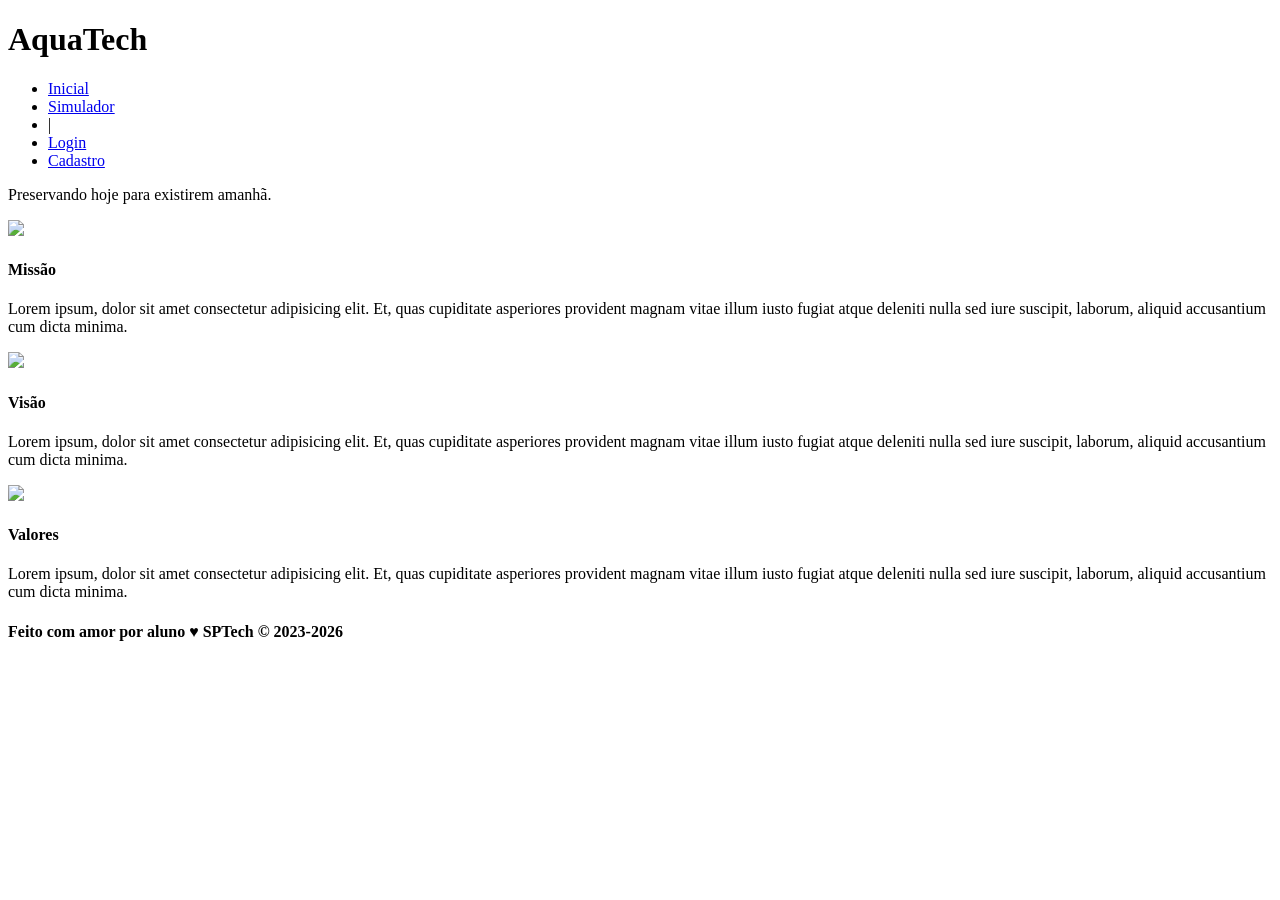
==== public/index.html @ 73a6f5de "Add: arquivos web-data-viz" ====
<!DOCTYPE html>
<html lang="en">

<head>
    <meta charset="UTF-8">
    <meta http-equiv="X-UA-Compatible" content="IE=edge">
    <meta name="viewport" content="width=device-width, initial-scale=1.0">

    <title>AquaTech | Página Inicial</title>

    <script src="./js/sessao.js"></script>

    <link rel="stylesheet" href="./css/estilo.css">
    <link rel="icon" href="./assets/icon/favicon2.ico">
    <link rel="preconnect" href="https://fonts.gstatic.com">
</head>

<body>
    <div class="header">
      <div class="container">
        <h1 class="titulo">AquaTech</h1>
        <ul class="navbar">
          <li class="agora">
            <a href="#">Inicial</a>
          </li>
          <li>
            <a href="simulador.html">Simulador</a>
          </li>
          <li>|</li>
          <li>
            <a href="login.html">Login</a>
          </li>
          <li>
            <a href="cadastro.html">Cadastro</a>
          </li>
        </ul>
      </div>
    </div>
  
    <div class="banner">
      <div class="container">
        <p>Preservando <span>hoje</span> para existirem <span>amanhã</span>.</p>
      </div>
    </div>
  
    <div class="social">
      <div class="container">
        <div class="boxes">
          <div class="box">
            <img src="assets/imgs/planet-earth_color.png">
            <h4>Missão</h4>
            <p>Lorem ipsum, dolor sit amet consectetur adipisicing elit. Et, quas cupiditate asperiores provident magnam
              vitae illum iusto fugiat atque deleniti nulla sed iure suscipit, laborum, aliquid accusantium cum dicta
              minima.</p>
          </div>
          <div class="box">
            <img src="assets/imgs/lightbulb_color.png">
            <h4>Visão</h4>
            <p>Lorem ipsum, dolor sit amet consectetur adipisicing elit. Et, quas cupiditate asperiores provident magnam
              vitae illum iusto fugiat atque deleniti nulla sed iure suscipit, laborum, aliquid accusantium cum dicta
              minima.</p>
          </div>
          <div class="box">
            <img src="assets/imgs/growth_color.png">
            <h4>Valores</h4>
            <p>Lorem ipsum, dolor sit amet consectetur adipisicing elit. Et, quas cupiditate asperiores provident magnam
              vitae illum iusto fugiat atque deleniti nulla sed iure suscipit, laborum, aliquid accusantium cum dicta
              minima.</p>
          </div>
        </div>
      </div>
    </div>
  
    <div class="footer">
      <div class="container">
        <h4>Feito com amor por aluno &hearts; SPTech &copy; 2023-2026</h4>
      </div>
    </div>
  </body>

</html>
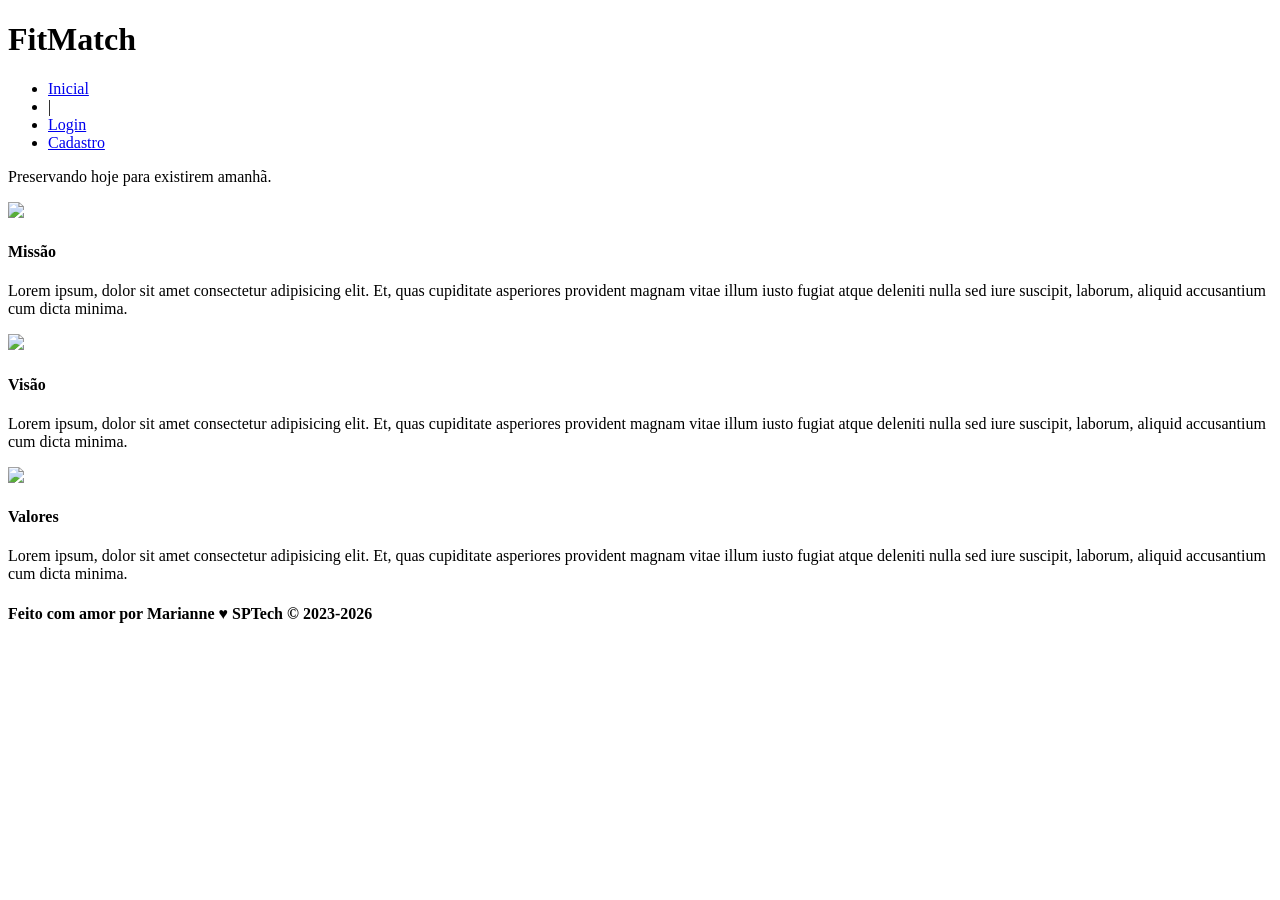
==== commit 21086143: "Add: ajustes no navbar e add da tela de plano" ====
--- a/public/index.html
+++ b/public/index.html
@@ -6,7 +6,7 @@
     <meta http-equiv="X-UA-Compatible" content="IE=edge">
     <meta name="viewport" content="width=device-width, initial-scale=1.0">
 
-    <title>AquaTech | Página Inicial</title>
+    <title>FitMatch | Página Inicial</title>
 
     <script src="./js/sessao.js"></script>
 
@@ -18,13 +18,10 @@
 <body>
     <div class="header">
       <div class="container">
-        <h1 class="titulo">AquaTech</h1>
+        <h1 class="titulo">FitMatch</h1>
         <ul class="navbar">
           <li class="agora">
             <a href="#">Inicial</a>
-          </li>
-          <li>
-            <a href="simulador.html">Simulador</a>
           </li>
           <li>|</li>
           <li>
@@ -73,7 +70,7 @@
   
     <div class="footer">
       <div class="container">
-        <h4>Feito com amor por aluno &hearts; SPTech &copy; 2023-2026</h4>
+        <h4>Feito com amor por Marianne &hearts; SPTech &copy; 2023-2026</h4>
       </div>
     </div>
   </body>
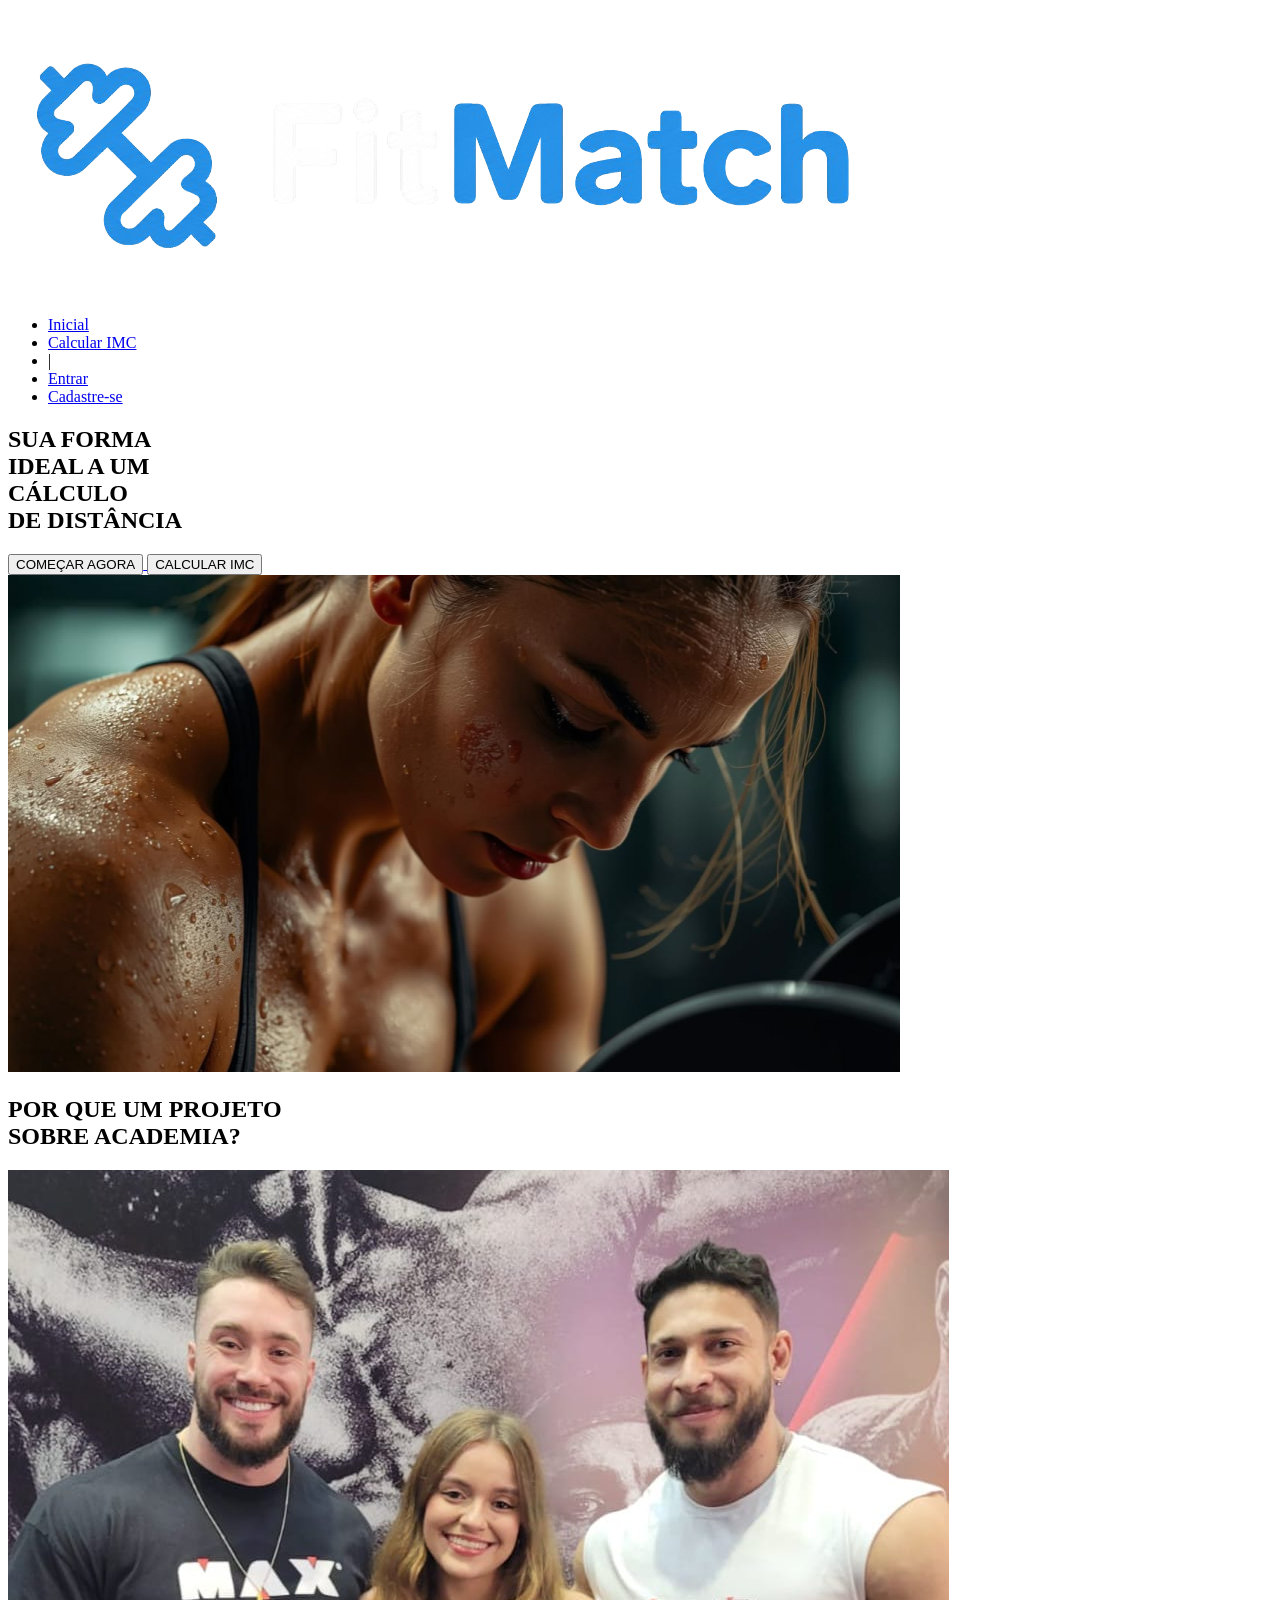
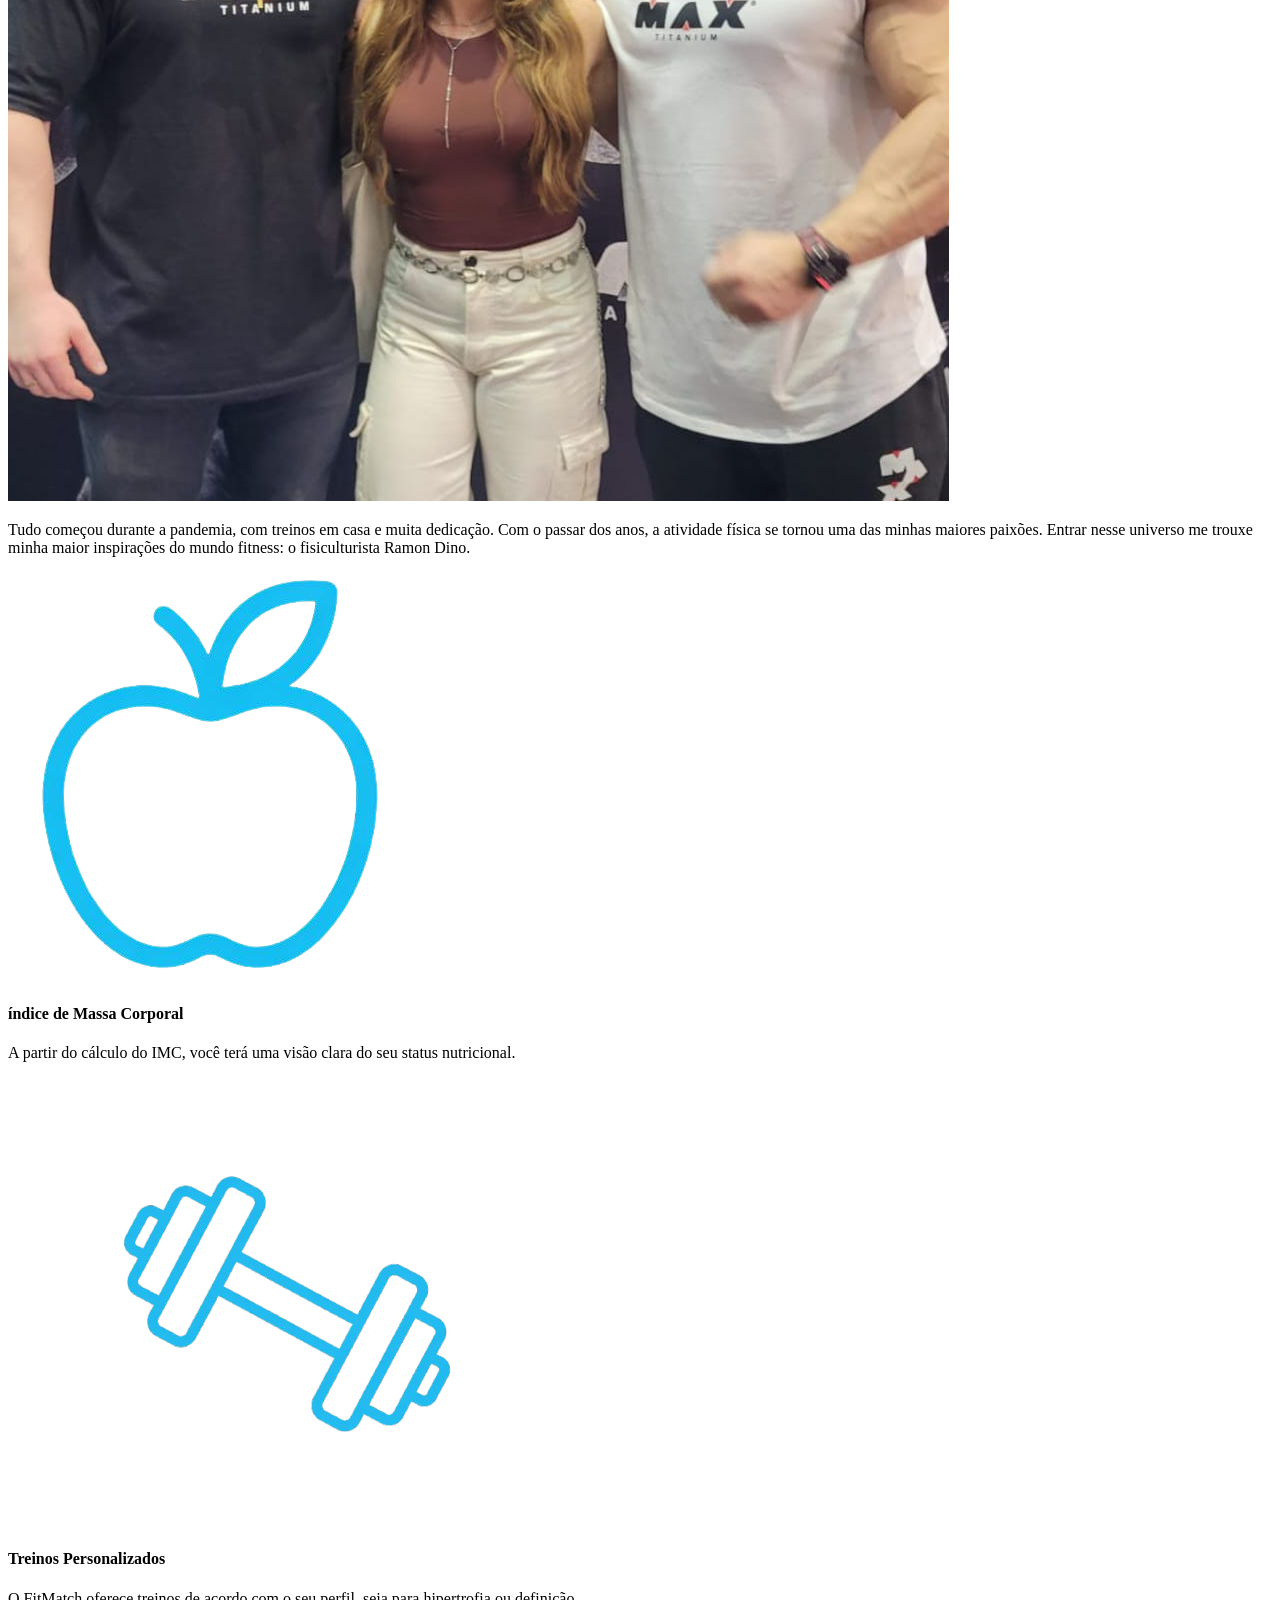
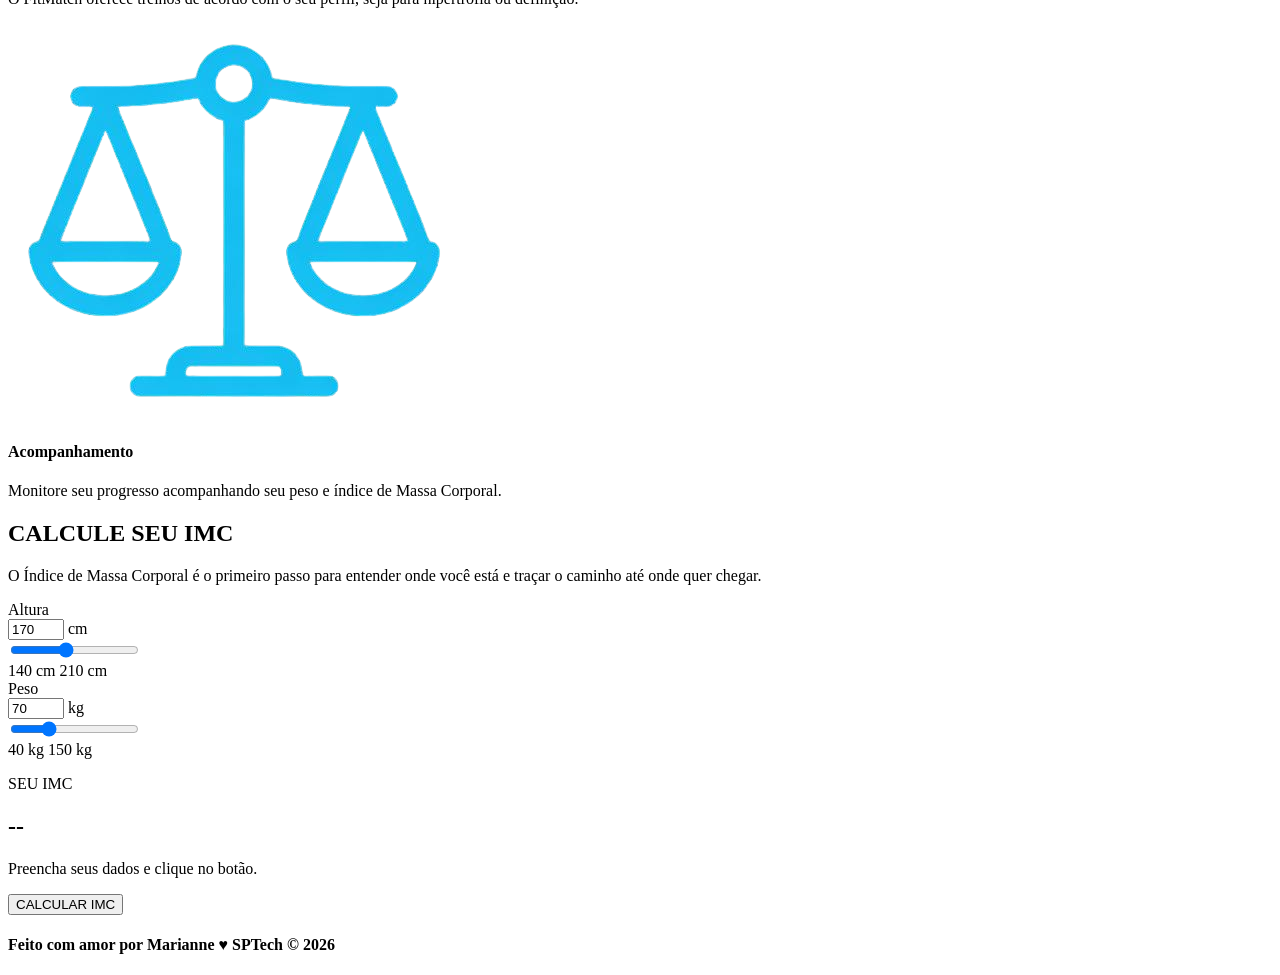
==== commit 600e46c3: "Add: Estrutura HTML da HomePage pronto" ====
--- a/public/index.html
+++ b/public/index.html
@@ -1,78 +1,260 @@
-<!DOCTYPE html>
+<!doctype html>
 <html lang="en">
-
-<head>
-    <meta charset="UTF-8">
-    <meta http-equiv="X-UA-Compatible" content="IE=edge">
-    <meta name="viewport" content="width=device-width, initial-scale=1.0">
+  <head>
+    <meta charset="UTF-8" />
+    <meta http-equiv="X-UA-Compatible" content="IE=edge" />
+    <meta name="viewport" content="width=device-width, initial-scale=1.0" />
 
     <title>FitMatch | Página Inicial</title>
 
     <script src="./js/sessao.js"></script>
 
-    <link rel="stylesheet" href="./css/estilo.css">
-    <link rel="icon" href="./assets/icon/favicon2.ico">
-    <link rel="preconnect" href="https://fonts.gstatic.com">
-</head>
-
-<body>
+    <link rel="stylesheet" href="./css/home.css" />
+  </head>
+
+  <body>
     <div class="header">
       <div class="container">
-        <h1 class="titulo">FitMatch</h1>
+        <div class="logosite">
+          <img src="assets/imgs/fitmatch.png" alt="Fit Match" />
+        </div>
         <ul class="navbar">
           <li class="agora">
             <a href="#">Inicial</a>
           </li>
+          <li>
+            <a href="#imc">Calcular IMC</a>
+          </li>
           <li>|</li>
           <li>
-            <a href="login.html">Login</a>
+            <a href="login.html">Entrar</a>
           </li>
           <li>
-            <a href="cadastro.html">Cadastro</a>
+            <a href="cadastro.html">Cadastre-se</a>
           </li>
         </ul>
       </div>
     </div>
-  
-    <div class="banner">
-      <div class="container">
-        <p>Preservando <span>hoje</span> para existirem <span>amanhã</span>.</p>
+
+    <section class="section1">
+      <div class="container-texto">
+        <h1>
+          SUA FORMA <br />
+          IDEAL A UM <br />
+          <span>CÁLCULO</span> <br />
+          DE DISTÂNCIA
+        </h1>
+        <div class="botoes">
+          <a href="login.html">
+            <button class="botao-primario">COMEÇAR AGORA</button>
+          </a>
+          <a href="#imc">
+            <button class="botao-secundario">CALCULAR IMC</button>
+          </a>
+        </div>
+      </div>
+
+      <div class="imagem-principal">
+        <img src="assets/imgs/banner.png" alt="Mulher suando após o treino">
+      </div>
+    </section>
+
+    <div class="section2">
+      <div class="container">
+        <div class="titulo">
+          <h2>
+            POR QUE UM PROJETO <br />
+            <span>SOBRE ACADEMIA?</span>
+          </h2>
+        </div>
+        <div class="content">
+          <div class="imagem-sectio2">
+            <img
+            src="assets/imgs/dinoezanca.jpg"
+            alt="Gabriel Zancanelli, Marianne e Ramon Dino"
+          />
+          </div>
+          <div class="texto-section2"> 
+            <p>
+            Tudo começou durante a pandemia, com treinos em casa e muita
+            dedicação. Com o passar dos anos, a atividade física se tornou uma
+            das minhas maiores paixões. Entrar nesse universo me trouxe minha
+            maior inspirações do mundo fitness: o fisiculturista Ramon Dino.
+          </p>
+          </div>
+        </div>
       </div>
     </div>
-  
-    <div class="social">
+
+    <section class="section3">
       <div class="container">
         <div class="boxes">
           <div class="box">
-            <img src="assets/imgs/planet-earth_color.png">
-            <h4>Missão</h4>
-            <p>Lorem ipsum, dolor sit amet consectetur adipisicing elit. Et, quas cupiditate asperiores provident magnam
-              vitae illum iusto fugiat atque deleniti nulla sed iure suscipit, laborum, aliquid accusantium cum dicta
-              minima.</p>
+            <img src="assets/imgs/maca.png" />
+            <h4>índice de Massa Corporal</h4>
+            <p>
+              A partir do cálculo do IMC, você terá uma visão clara do seu
+              status nutricional.
+            </p>
           </div>
           <div class="box">
-            <img src="assets/imgs/lightbulb_color.png">
-            <h4>Visão</h4>
-            <p>Lorem ipsum, dolor sit amet consectetur adipisicing elit. Et, quas cupiditate asperiores provident magnam
-              vitae illum iusto fugiat atque deleniti nulla sed iure suscipit, laborum, aliquid accusantium cum dicta
-              minima.</p>
+            <img src="assets/imgs/halter-logo.png" />
+            <h4>Treinos Personalizados</h4>
+            <p>
+              O FitMatch oferece treinos de acordo com o seu perfil, seja para
+              hipertrofia ou definição.
+            </p>
           </div>
           <div class="box">
-            <img src="assets/imgs/growth_color.png">
-            <h4>Valores</h4>
-            <p>Lorem ipsum, dolor sit amet consectetur adipisicing elit. Et, quas cupiditate asperiores provident magnam
-              vitae illum iusto fugiat atque deleniti nulla sed iure suscipit, laborum, aliquid accusantium cum dicta
-              minima.</p>
-          </div>
-        </div>
-      </div>
-    </div>
-  
+            <img src="assets/imgs/balanca.png" />
+            <h4>Acompanhamento</h4>
+            <p>
+              Monitore seu progresso acompanhando seu peso e índice de Massa
+              Corporal.
+            </p>
+          </div>
+        </div>
+      </div>
+    </section>
+
+    <section class="section4" id="imc">
+      <div class="container">
+        <div class="texto-topo">
+          <h2>CALCULE SEU <span>IMC</span></h2>
+          <p class="descricao">
+            O Índice de Massa Corporal é o primeiro passo para entender onde você está e traçar o caminho até onde quer chegar.
+          </p>
+        </div>
+
+        <div class="caixa-imc">
+
+          <!-- Entrada de dados no cálculo do IMC -->
+          <div class="entradas">
+            <div class="grupo-entrada">
+              <div class="rotulo">
+                <span>Altura</span>
+                <div>
+                  <input type="number" id="alturaValor" value="170" min="140" max="210" oninput="atualizarAlturaInput()">
+                  
+                  <span>cm</span>
+                </div>
+              </div>
+
+              <input type="range" id="alturaRange" min="140" max="210" value="170" oninput="atualizarAlturaRange()">
+
+              <div class="rotulos-range">
+                <span>140 cm</span>
+                <span>210 cm</span>
+              </div>
+            </div>
+
+            <div class="grupo-entrada">
+              <div class="rotulo">
+                <span>Peso</span>
+                <div>
+                  <input type="number" id="pesoValor" value="70" min="40" max="150" oninput="atualizarPesoInput()">
+                  <span>kg</span>
+                </div>
+
+                <input type="range" id="pesoRange" min="40" max="150" value="70"
+                oninput="atualizarPesoRange()">
+
+                <div class="rotulos-range">
+                  <span>40 kg</span>
+                  <span>150 kg</span>
+                </div>
+              </div>
+            </div>
+          </div>
+
+          <!-- Aqui mostra o resultado do cálculo realizado -->
+           <div class="resultado" id="boxResultado">
+            <div class="imc-valor">
+              <p>SEU IMC</p>
+              <h1 id="imcNumero">--</h1>
+            </div>
+            <div class="imc-info">
+              <h3 id="imcTitulo"></h3>
+              <p id="imcDescricao">Preencha seus dados e clique no botão.</p>
+              <button onclick="calcularIMC()" class="botao-imc">CALCULAR IMC</button>
+            </div>
+           </div>
+        </div>
+      </div>
+    </section>
+
     <div class="footer">
       <div class="container">
-        <h4>Feito com amor por Marianne &hearts; SPTech &copy; 2023-2026</h4>
+        <h4>Feito com amor por Marianne &hearts; SPTech &copy; 2026</h4>
       </div>
     </div>
   </body>
-
-</html>+</html>
+<script>
+  function atualizarAlturaRange() {
+        alturaValor.value = alturaRange.value;
+    }
+
+    function atualizarPesoRange() {
+        pesoValor.value = pesoRange.value;
+    }
+
+    function atualizarAlturaInput(){
+        alturaRange.value = alturaValor.value;
+    }
+
+    function atualizarPesoInput() {
+        pesoRange.value = pesoValor.value;
+    }
+
+    function calcularIMC(){
+        boxResultado.style.display = "flex";
+
+        let alturaCm = Number(alturaValor.value);
+        let altura = alturaCm / 100;
+        
+        let peso = Number(pesoValor.value);
+
+        let imc = (peso / (altura * altura)).toFixed(1);
+        console.log(imc);
+
+        imcNumero.innerText = imc;
+
+        imcNumero.style.color = "white";
+        imcTitulo.style.color = "white";
+
+        if (imc < 18.5){
+            imcTitulo.innerText = "Abaixo do Peso";
+            imcDescricao.innerText = "Foco em ganho de massa muscular e dieta hipercalórica supervisionada.";
+
+            imcNumero.style.color = "#3b82f6";
+            imcTitulo.style.color = "#3b82f6";
+            boxResultado.style.borderColor = "#3b82f6";
+        }
+        else if (imc < 24.9){
+            imcTitulo.innerText = "Peso Ideal";
+            imcDescricao.innerText = "Ótimo! Mantenha com treinos de manutenção e boa alimentação.";
+
+            imcNumero.style.color = "#22c55e";
+            imcTitulo.style.color = "#22c55e";
+            boxResultado.style.borderColor = "#22c55e";
+        }
+        else if (imc < 29.9){
+            imcTitulo.innerText = "SobrePeso";
+            imcDescricao.innerText = "Combine treino aeróbico com musculação e ajuste a dieta."
+
+            imcNumero.style.color = "#facc15";
+            imcTitulo.style.color = "#facc15";
+            boxResultado.style.borderColor = "#facc15";
+        }
+        else{
+            imcTitulo.innerText = "Obesidade";
+            imcDescricao.innerText = "Procure acompanhamento profissional. Treino e dieta controlada são essenciais.";
+
+            imcNumero.style.color = "#ef4444";
+            imcTitulo.style.color = "#ef4444";
+            boxResultado.style.borderColor = "#ef4444";
+        }
+        
+    }
+</script>
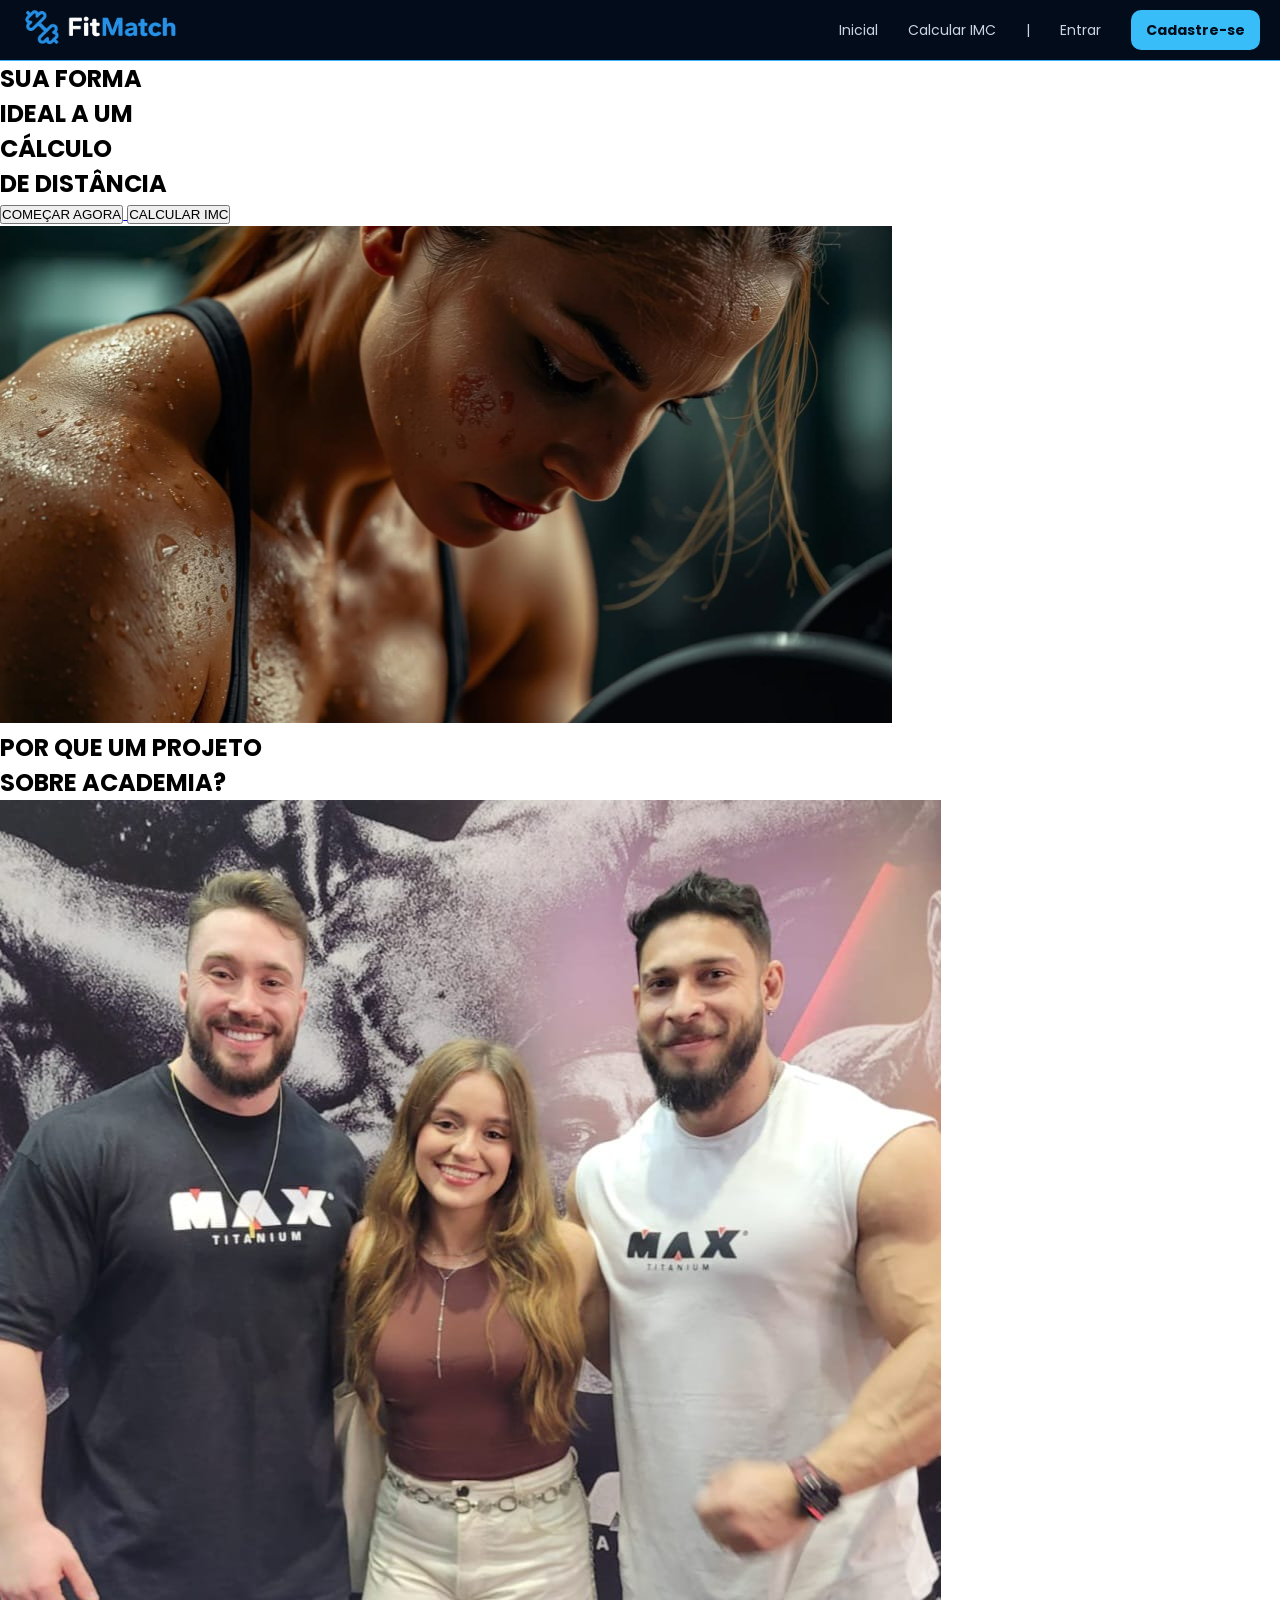
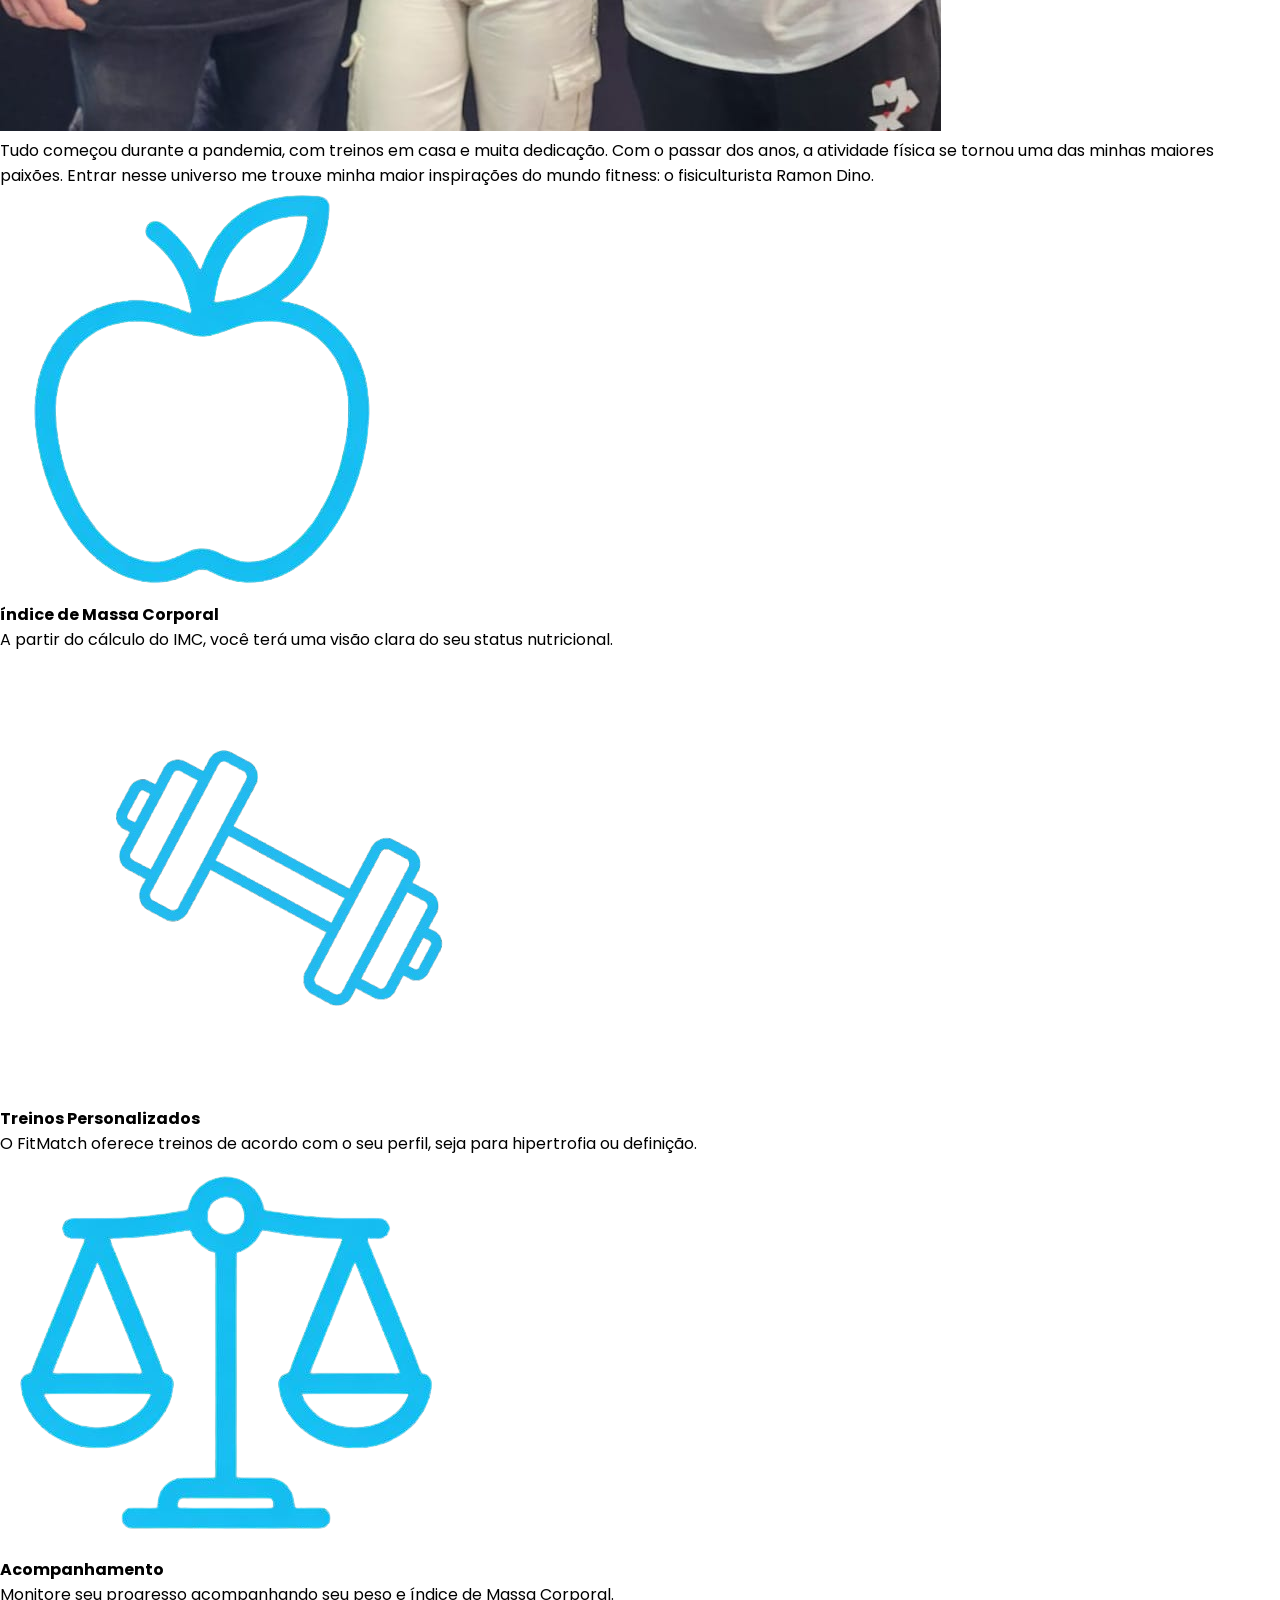
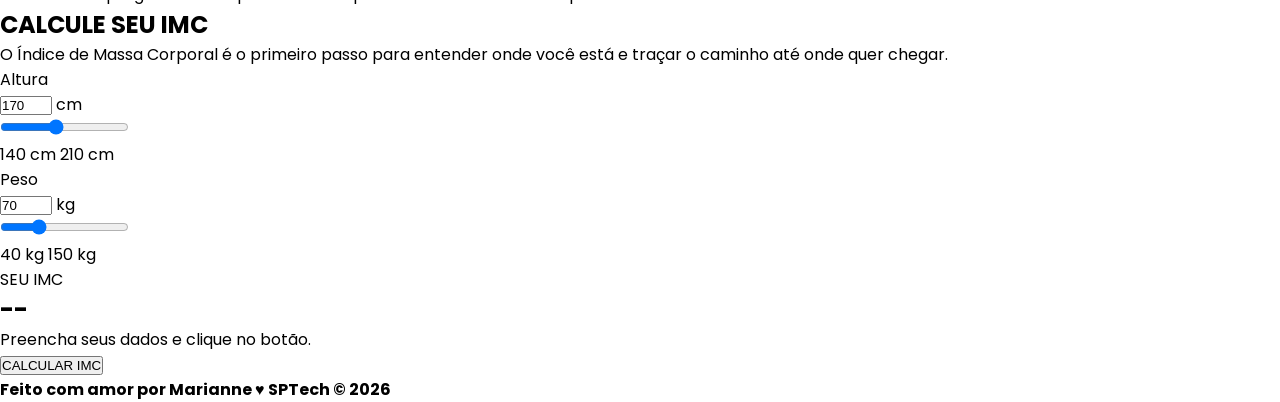
==== commit f392c067: "Add: HomePage Navbar Style" ====
--- a/public/index.html
+++ b/public/index.html
@@ -14,11 +14,11 @@
 
   <body>
     <div class="header">
-      <div class="container">
+      <div class="navbar">
         <div class="logosite">
           <img src="assets/imgs/fitmatch.png" alt="Fit Match" />
         </div>
-        <ul class="navbar">
+        <ul class="links-navbar">
           <li class="agora">
             <a href="#">Inicial</a>
           </li>
@@ -30,7 +30,7 @@
             <a href="login.html">Entrar</a>
           </li>
           <li>
-            <a href="cadastro.html">Cadastre-se</a>
+            <a href="cadastro.html" class="botao-cadastro">Cadastre-se</a>
           </li>
         </ul>
       </div>
--- a/public/css/home.css
+++ b/public/css/home.css
@@ -0,0 +1,57 @@
+@import url('https://fonts.googleapis.com/css2?family=Inter:ital,opsz,wght@0,14..32,100..900;1,14..32,100..900&family=Playfair+Display:ital,wght@0,400..900;1,400..900&family=Poppins:ital,wght@0,100;0,200;0,300;0,400;0,500;0,600;0,700;0,800;0,900;1,100;1,200;1,300;1,400;1,500;1,600;1,700;1,800;1,900&display=swap');
+* {
+    margin: 0;
+    padding: 0;
+    box-sizing: border-box;
+}
+
+body {
+    font-family: 'Poppins', sans-serif;
+}
+
+.header{
+    background-color: #020C1B;
+}
+
+.navbar{
+    display: flex;
+    align-items: center;
+    justify-content: space-between;
+    border-bottom: 1px solid #3BB4FF;
+}
+
+.logosite{
+    margin-left: 20px;
+}
+.logosite img{
+    width: 160px;
+}
+
+.links-navbar{
+    list-style: none;
+    display: flex;
+    flex-direction: row;
+    align-items: center;
+    gap: 30px;
+    margin-right: 20px;
+}
+
+.links-navbar a{
+    text-decoration: none;
+    color: #cbd5e1;
+    font-size: 14px;
+}
+
+li{
+    color: #cbd5e1;
+    font-size: 14px;
+}
+
+.links-navbar .botao-cadastro {
+    background-color: #38bdf8;
+    color: #020C1B;
+    padding: 10px 15px;
+    border-radius: 10px;
+    cursor: pointer;
+    font-weight: bold;
+}
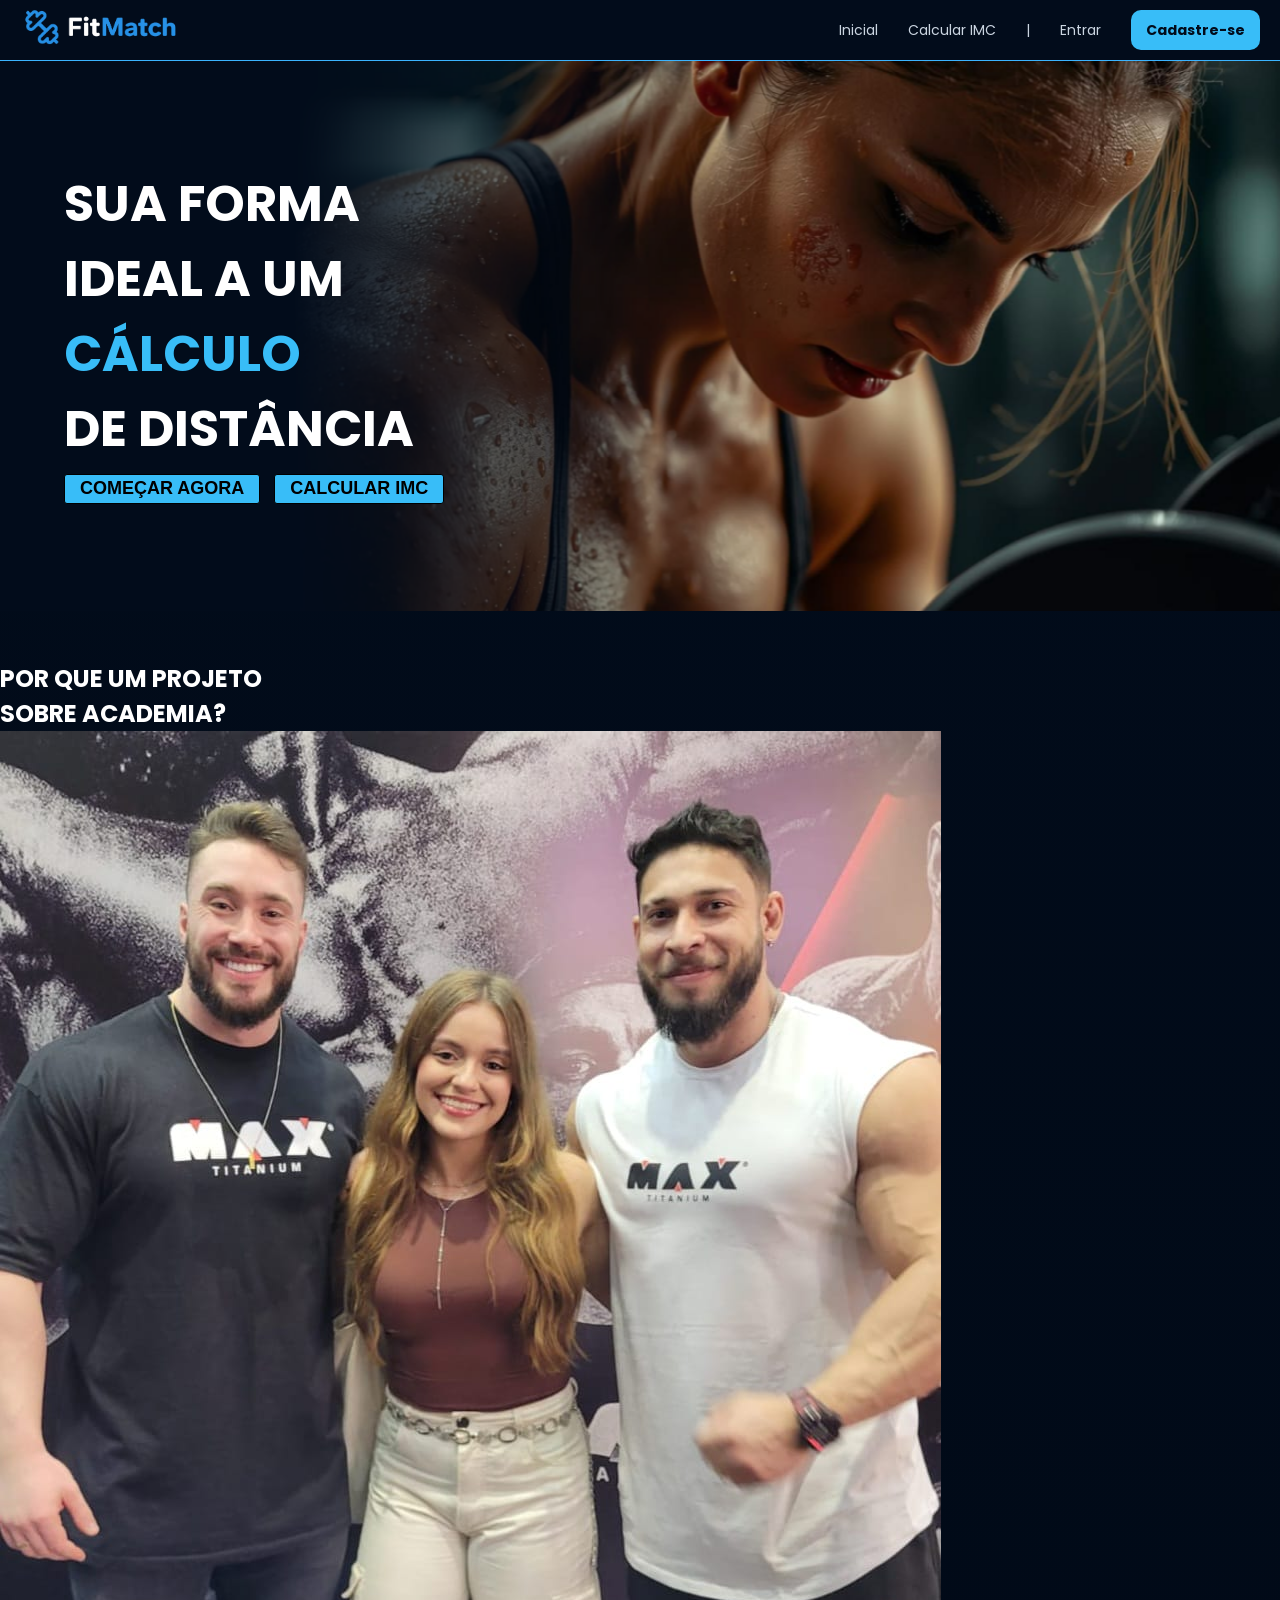
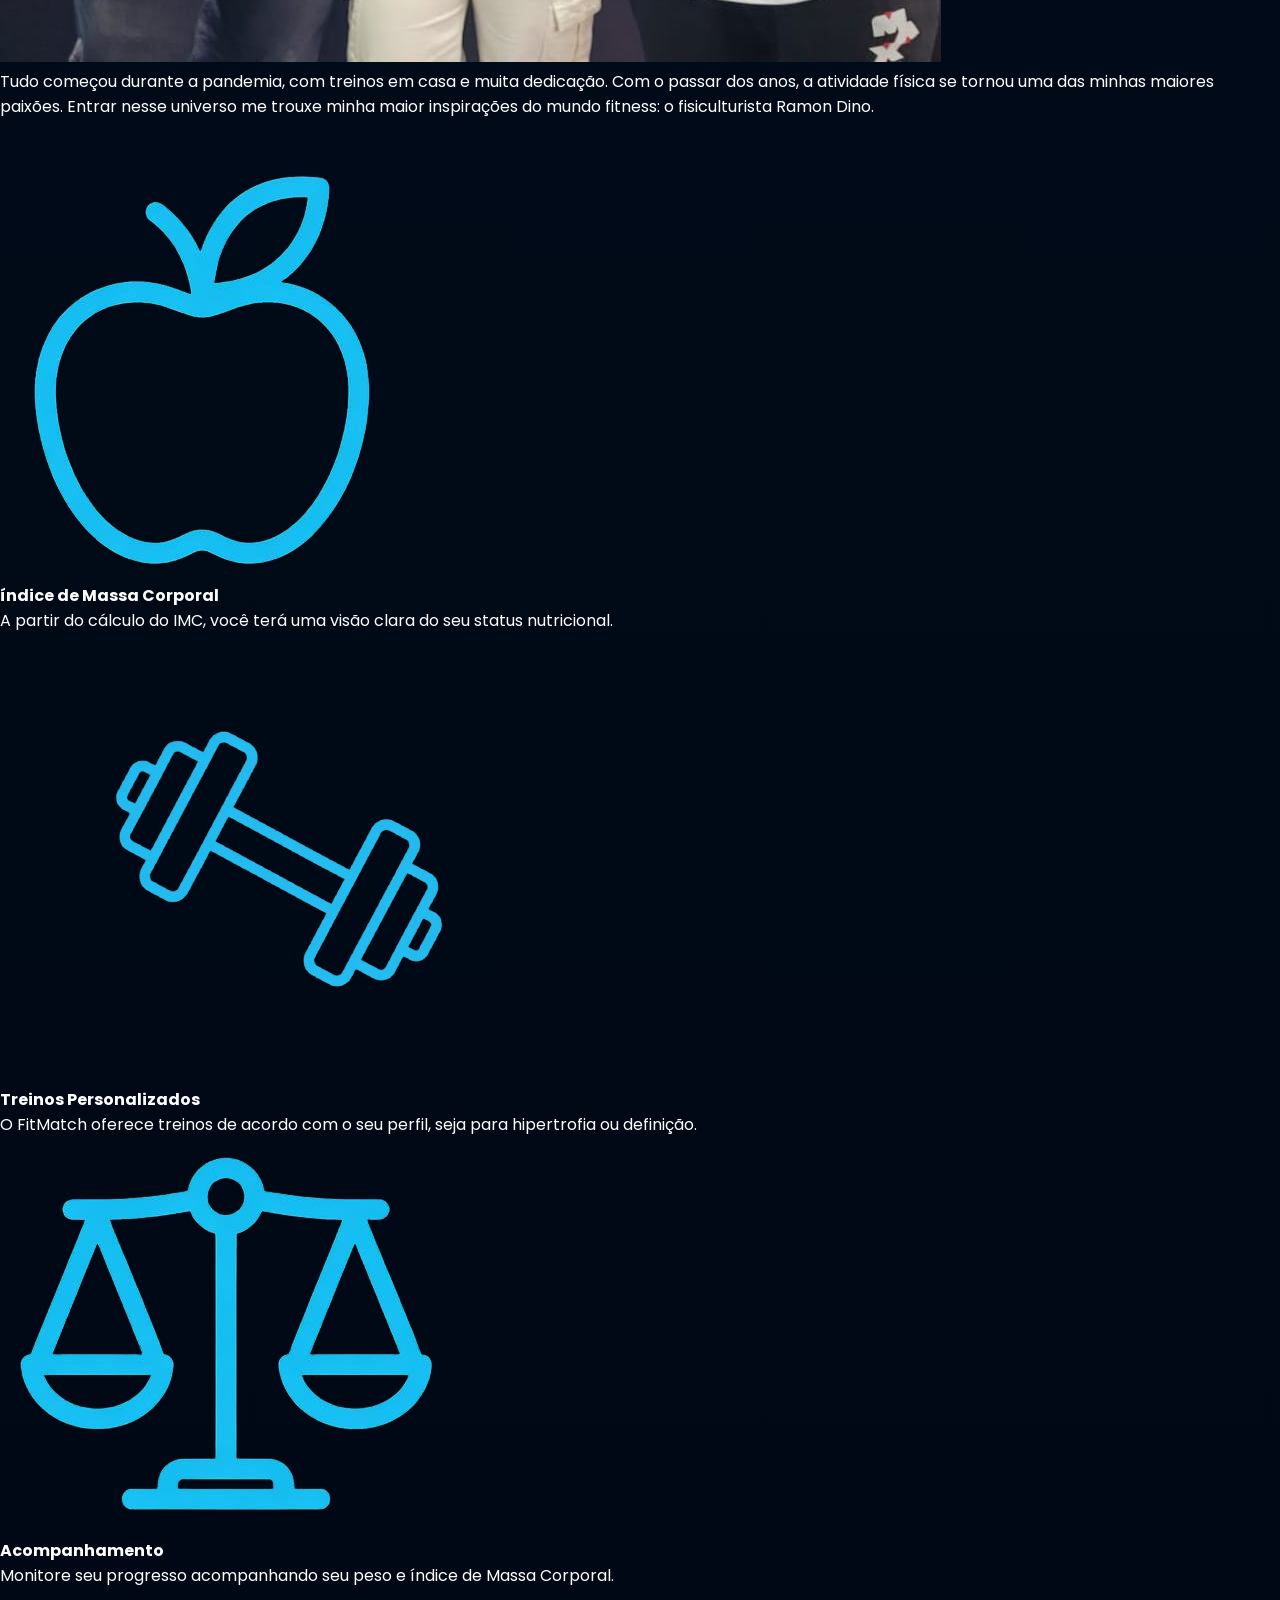
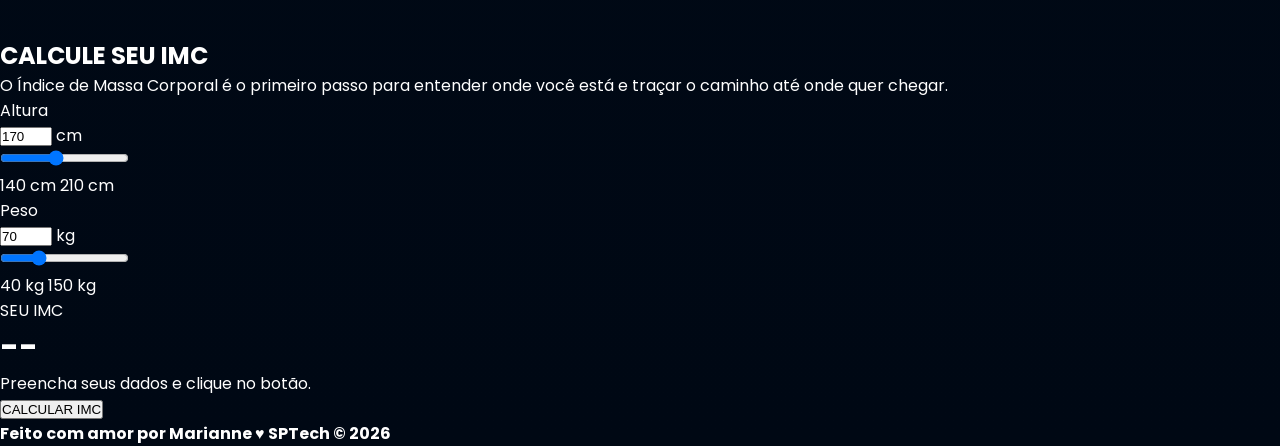
==== commit a63532a5: "Add: Banner Home com ajuda da Amanda e do Matheus" ====
--- a/public/index.html
+++ b/public/index.html
@@ -36,152 +36,180 @@
       </div>
     </div>
 
-    <section class="section1">
-      <div class="container-texto">
-        <h1>
-          SUA FORMA <br />
-          IDEAL A UM <br />
-          <span>CÁLCULO</span> <br />
-          DE DISTÂNCIA
-        </h1>
-        <div class="botoes">
-          <a href="login.html">
-            <button class="botao-primario">COMEÇAR AGORA</button>
-          </a>
-          <a href="#imc">
-            <button class="botao-secundario">CALCULAR IMC</button>
-          </a>
-        </div>
-      </div>
-
-      <div class="imagem-principal">
-        <img src="assets/imgs/banner.png" alt="Mulher suando após o treino">
-      </div>
-    </section>
-
-    <div class="section2">
-      <div class="container">
-        <div class="titulo">
-          <h2>
-            POR QUE UM PROJETO <br />
-            <span>SOBRE ACADEMIA?</span>
-          </h2>
-        </div>
-        <div class="content">
-          <div class="imagem-sectio2">
-            <img
-            src="assets/imgs/dinoezanca.jpg"
-            alt="Gabriel Zancanelli, Marianne e Ramon Dino"
-          />
-          </div>
-          <div class="texto-section2"> 
-            <p>
-            Tudo começou durante a pandemia, com treinos em casa e muita
-            dedicação. Com o passar dos anos, a atividade física se tornou uma
-            das minhas maiores paixões. Entrar nesse universo me trouxe minha
-            maior inspirações do mundo fitness: o fisiculturista Ramon Dino.
-          </p>
+    <div class="conteudo">
+      <div class="section1">
+        <div class="container-texto">
+          <h1>
+            SUA FORMA <br />
+            IDEAL A UM <br />
+            <span>CÁLCULO</span> <br />
+            DE DISTÂNCIA
+          </h1>
+          <div class="botoes">
+            <a href="login.html">
+              <button class="botao-primario">COMEÇAR AGORA</button>
+            </a>
+            <a href="#imc">
+              <button class="botao-secundario">CALCULAR IMC</button>
+            </a>
+          </div>
+        </div>
+      </div>
+
+      <div class="section2">
+        <div class="container">
+          <div class="titulo">
+            <h2>
+              POR QUE UM PROJETO <br />
+              <span>SOBRE ACADEMIA?</span>
+            </h2>
+          </div>
+          <div class="content">
+            <div class="imagem-sectio2">
+              <img
+                src="assets/imgs/dinoezanca.jpg"
+                alt="Gabriel Zancanelli, Marianne e Ramon Dino"
+              />
+            </div>
+            <div class="texto-section2">
+              <p>
+                Tudo começou durante a pandemia, com treinos em casa e muita
+                dedicação. Com o passar dos anos, a atividade física se tornou
+                uma das minhas maiores paixões. Entrar nesse universo me trouxe
+                minha maior inspirações do mundo fitness: o fisiculturista Ramon
+                Dino.
+              </p>
+            </div>
+          </div>
+        </div>
+      </div>
+
+      <div class="section3">
+        <div class="container">
+          <div class="boxes">
+            <div class="box">
+              <img src="assets/imgs/maca.png" />
+              <h4>índice de Massa Corporal</h4>
+              <p>
+                A partir do cálculo do IMC, você terá uma visão clara do seu
+                status nutricional.
+              </p>
+            </div>
+            <div class="box">
+              <img src="assets/imgs/halter-logo.png" />
+              <h4>Treinos Personalizados</h4>
+              <p>
+                O FitMatch oferece treinos de acordo com o seu perfil, seja para
+                hipertrofia ou definição.
+              </p>
+            </div>
+            <div class="box">
+              <img src="assets/imgs/balanca.png" />
+              <h4>Acompanhamento</h4>
+              <p>
+                Monitore seu progresso acompanhando seu peso e índice de Massa
+                Corporal.
+              </p>
+            </div>
+          </div>
+        </div>
+      </div>
+
+      <div class="section4" id="imc">
+        <div class="container">
+          <div class="texto-topo">
+            <h2>CALCULE SEU <span>IMC</span></h2>
+            <p class="descricao">
+              O Índice de Massa Corporal é o primeiro passo para entender onde
+              você está e traçar o caminho até onde quer chegar.
+            </p>
+          </div>
+
+          <div class="caixa-imc">
+            <!-- Entrada de dados no cálculo do IMC -->
+            <div class="entradas">
+              <div class="grupo-entrada">
+                <div class="rotulo">
+                  <span>Altura</span>
+                  <div>
+                    <input
+                      type="number"
+                      id="alturaValor"
+                      value="170"
+                      min="140"
+                      max="210"
+                      oninput="atualizarAlturaInput()"
+                    />
+
+                    <span>cm</span>
+                  </div>
+                </div>
+
+                <input
+                  type="range"
+                  id="alturaRange"
+                  min="140"
+                  max="210"
+                  value="170"
+                  oninput="atualizarAlturaRange()"
+                />
+
+                <div class="rotulos-range">
+                  <span>140 cm</span>
+                  <span>210 cm</span>
+                </div>
+              </div>
+
+              <div class="grupo-entrada">
+                <div class="rotulo">
+                  <span>Peso</span>
+                  <div>
+                    <input
+                      type="number"
+                      id="pesoValor"
+                      value="70"
+                      min="40"
+                      max="150"
+                      oninput="atualizarPesoInput()"
+                    />
+                    <span>kg</span>
+                  </div>
+
+                  <input
+                    type="range"
+                    id="pesoRange"
+                    min="40"
+                    max="150"
+                    value="70"
+                    oninput="atualizarPesoRange()"
+                  />
+
+                  <div class="rotulos-range">
+                    <span>40 kg</span>
+                    <span>150 kg</span>
+                  </div>
+                </div>
+              </div>
+            </div>
+
+            <!-- Aqui mostra o resultado do cálculo realizado -->
+            <div class="resultado" id="boxResultado">
+              <div class="imc-valor">
+                <p>SEU IMC</p>
+                <h1 id="imcNumero">--</h1>
+              </div>
+              <div class="imc-info">
+                <h3 id="imcTitulo"></h3>
+                <p id="imcDescricao">Preencha seus dados e clique no botão.</p>
+                <button onclick="calcularIMC()" class="botao-imc">
+                  CALCULAR IMC
+                </button>
+              </div>
+            </div>
           </div>
         </div>
       </div>
     </div>
-
-    <section class="section3">
-      <div class="container">
-        <div class="boxes">
-          <div class="box">
-            <img src="assets/imgs/maca.png" />
-            <h4>índice de Massa Corporal</h4>
-            <p>
-              A partir do cálculo do IMC, você terá uma visão clara do seu
-              status nutricional.
-            </p>
-          </div>
-          <div class="box">
-            <img src="assets/imgs/halter-logo.png" />
-            <h4>Treinos Personalizados</h4>
-            <p>
-              O FitMatch oferece treinos de acordo com o seu perfil, seja para
-              hipertrofia ou definição.
-            </p>
-          </div>
-          <div class="box">
-            <img src="assets/imgs/balanca.png" />
-            <h4>Acompanhamento</h4>
-            <p>
-              Monitore seu progresso acompanhando seu peso e índice de Massa
-              Corporal.
-            </p>
-          </div>
-        </div>
-      </div>
-    </section>
-
-    <section class="section4" id="imc">
-      <div class="container">
-        <div class="texto-topo">
-          <h2>CALCULE SEU <span>IMC</span></h2>
-          <p class="descricao">
-            O Índice de Massa Corporal é o primeiro passo para entender onde você está e traçar o caminho até onde quer chegar.
-          </p>
-        </div>
-
-        <div class="caixa-imc">
-
-          <!-- Entrada de dados no cálculo do IMC -->
-          <div class="entradas">
-            <div class="grupo-entrada">
-              <div class="rotulo">
-                <span>Altura</span>
-                <div>
-                  <input type="number" id="alturaValor" value="170" min="140" max="210" oninput="atualizarAlturaInput()">
-                  
-                  <span>cm</span>
-                </div>
-              </div>
-
-              <input type="range" id="alturaRange" min="140" max="210" value="170" oninput="atualizarAlturaRange()">
-
-              <div class="rotulos-range">
-                <span>140 cm</span>
-                <span>210 cm</span>
-              </div>
-            </div>
-
-            <div class="grupo-entrada">
-              <div class="rotulo">
-                <span>Peso</span>
-                <div>
-                  <input type="number" id="pesoValor" value="70" min="40" max="150" oninput="atualizarPesoInput()">
-                  <span>kg</span>
-                </div>
-
-                <input type="range" id="pesoRange" min="40" max="150" value="70"
-                oninput="atualizarPesoRange()">
-
-                <div class="rotulos-range">
-                  <span>40 kg</span>
-                  <span>150 kg</span>
-                </div>
-              </div>
-            </div>
-          </div>
-
-          <!-- Aqui mostra o resultado do cálculo realizado -->
-           <div class="resultado" id="boxResultado">
-            <div class="imc-valor">
-              <p>SEU IMC</p>
-              <h1 id="imcNumero">--</h1>
-            </div>
-            <div class="imc-info">
-              <h3 id="imcTitulo"></h3>
-              <p id="imcDescricao">Preencha seus dados e clique no botão.</p>
-              <button onclick="calcularIMC()" class="botao-imc">CALCULAR IMC</button>
-            </div>
-           </div>
-        </div>
-      </div>
-    </section>
 
     <div class="footer">
       <div class="container">
@@ -192,69 +220,69 @@
 </html>
 <script>
   function atualizarAlturaRange() {
-        alturaValor.value = alturaRange.value;
+    alturaValor.value = alturaRange.value;
+  }
+
+  function atualizarPesoRange() {
+    pesoValor.value = pesoRange.value;
+  }
+
+  function atualizarAlturaInput() {
+    alturaRange.value = alturaValor.value;
+  }
+
+  function atualizarPesoInput() {
+    pesoRange.value = pesoValor.value;
+  }
+
+  function calcularIMC() {
+    boxResultado.style.display = "flex";
+
+    let alturaCm = Number(alturaValor.value);
+    let altura = alturaCm / 100;
+
+    let peso = Number(pesoValor.value);
+
+    let imc = (peso / (altura * altura)).toFixed(1);
+    console.log(imc);
+
+    imcNumero.innerText = imc;
+
+    imcNumero.style.color = "white";
+    imcTitulo.style.color = "white";
+
+    if (imc < 18.5) {
+      imcTitulo.innerText = "Abaixo do Peso";
+      imcDescricao.innerText =
+        "Foco em ganho de massa muscular e dieta hipercalórica supervisionada.";
+
+      imcNumero.style.color = "#3b82f6";
+      imcTitulo.style.color = "#3b82f6";
+      boxResultado.style.borderColor = "#3b82f6";
+    } else if (imc < 24.9) {
+      imcTitulo.innerText = "Peso Ideal";
+      imcDescricao.innerText =
+        "Ótimo! Mantenha com treinos de manutenção e boa alimentação.";
+
+      imcNumero.style.color = "#22c55e";
+      imcTitulo.style.color = "#22c55e";
+      boxResultado.style.borderColor = "#22c55e";
+    } else if (imc < 29.9) {
+      imcTitulo.innerText = "SobrePeso";
+      imcDescricao.innerText =
+        "Combine treino aeróbico com musculação e ajuste a dieta.";
+
+      imcNumero.style.color = "#facc15";
+      imcTitulo.style.color = "#facc15";
+      boxResultado.style.borderColor = "#facc15";
+    } else {
+      imcTitulo.innerText = "Obesidade";
+      imcDescricao.innerText =
+        "Procure acompanhamento profissional. Treino e dieta controlada são essenciais.";
+
+      imcNumero.style.color = "#ef4444";
+      imcTitulo.style.color = "#ef4444";
+      boxResultado.style.borderColor = "#ef4444";
     }
-
-    function atualizarPesoRange() {
-        pesoValor.value = pesoRange.value;
-    }
-
-    function atualizarAlturaInput(){
-        alturaRange.value = alturaValor.value;
-    }
-
-    function atualizarPesoInput() {
-        pesoRange.value = pesoValor.value;
-    }
-
-    function calcularIMC(){
-        boxResultado.style.display = "flex";
-
-        let alturaCm = Number(alturaValor.value);
-        let altura = alturaCm / 100;
-        
-        let peso = Number(pesoValor.value);
-
-        let imc = (peso / (altura * altura)).toFixed(1);
-        console.log(imc);
-
-        imcNumero.innerText = imc;
-
-        imcNumero.style.color = "white";
-        imcTitulo.style.color = "white";
-
-        if (imc < 18.5){
-            imcTitulo.innerText = "Abaixo do Peso";
-            imcDescricao.innerText = "Foco em ganho de massa muscular e dieta hipercalórica supervisionada.";
-
-            imcNumero.style.color = "#3b82f6";
-            imcTitulo.style.color = "#3b82f6";
-            boxResultado.style.borderColor = "#3b82f6";
-        }
-        else if (imc < 24.9){
-            imcTitulo.innerText = "Peso Ideal";
-            imcDescricao.innerText = "Ótimo! Mantenha com treinos de manutenção e boa alimentação.";
-
-            imcNumero.style.color = "#22c55e";
-            imcTitulo.style.color = "#22c55e";
-            boxResultado.style.borderColor = "#22c55e";
-        }
-        else if (imc < 29.9){
-            imcTitulo.innerText = "SobrePeso";
-            imcDescricao.innerText = "Combine treino aeróbico com musculação e ajuste a dieta."
-
-            imcNumero.style.color = "#facc15";
-            imcTitulo.style.color = "#facc15";
-            boxResultado.style.borderColor = "#facc15";
-        }
-        else{
-            imcTitulo.innerText = "Obesidade";
-            imcDescricao.innerText = "Procure acompanhamento profissional. Treino e dieta controlada são essenciais.";
-
-            imcNumero.style.color = "#ef4444";
-            imcTitulo.style.color = "#ef4444";
-            boxResultado.style.borderColor = "#ef4444";
-        }
-        
-    }
+  }
 </script>
--- a/public/css/home.css
+++ b/public/css/home.css
@@ -1,4 +1,5 @@
 @import url('https://fonts.googleapis.com/css2?family=Inter:ital,opsz,wght@0,14..32,100..900;1,14..32,100..900&family=Playfair+Display:ital,wght@0,400..900;1,400..900&family=Poppins:ital,wght@0,100;0,200;0,300;0,400;0,500;0,600;0,700;0,800;0,900;1,100;1,200;1,300;1,400;1,500;1,600;1,700;1,800;1,900&display=swap');
+
 * {
     margin: 0;
     padding: 0;
@@ -7,6 +8,10 @@
 
 body {
     font-family: 'Poppins', sans-serif;
+    background: linear-gradient(180deg, #020c1b, #000814);
+    color: #fff;
+    width: 100%;
+    height: 100%;
 }
 
 .header{
@@ -54,4 +59,57 @@
     border-radius: 10px;
     cursor: pointer;
     font-weight: bold;
+}
+
+.conteudo{
+    display: flex;
+    flex-direction: column;
+    gap: 50px;
+    width: 100%;
+}
+.section1{
+    display: flex;
+    flex-direction: row;
+    justify-content: space-between;
+    gap: 20px;
+    width: 100%;
+    height: 550px;
+    background-image: url('/public/assets/imgs/banner.png');
+    background-size: cover;
+    background-position: right center;
+    background-repeat: no-repeat;
+}
+
+.container-texto{
+    display: flex;
+    flex-direction: column;
+    align-items: left;
+    justify-content: center;
+    margin-left: 5%;
+    font-size: 25px;
+}
+
+.container-texto span{
+    color: #38bdf8;
+}
+.botoes{
+    display: flex;
+    flex-direction: row;
+    gap: 14px;
+}
+.botoes a{
+    text-decoration: none;
+}
+.botoes button{
+    background-color: #38bdf8;
+    border-radius: 3px;
+    height: 30px;
+    width: 100%;
+    padding: 0px 15px;
+    text-align: center;
+    border: #000000 1px solid;
+    font-size: 18px;
+    font-weight: 600;
+    font-family: 'Poppins', sans-serif;
+    cursor: pointer;
 }
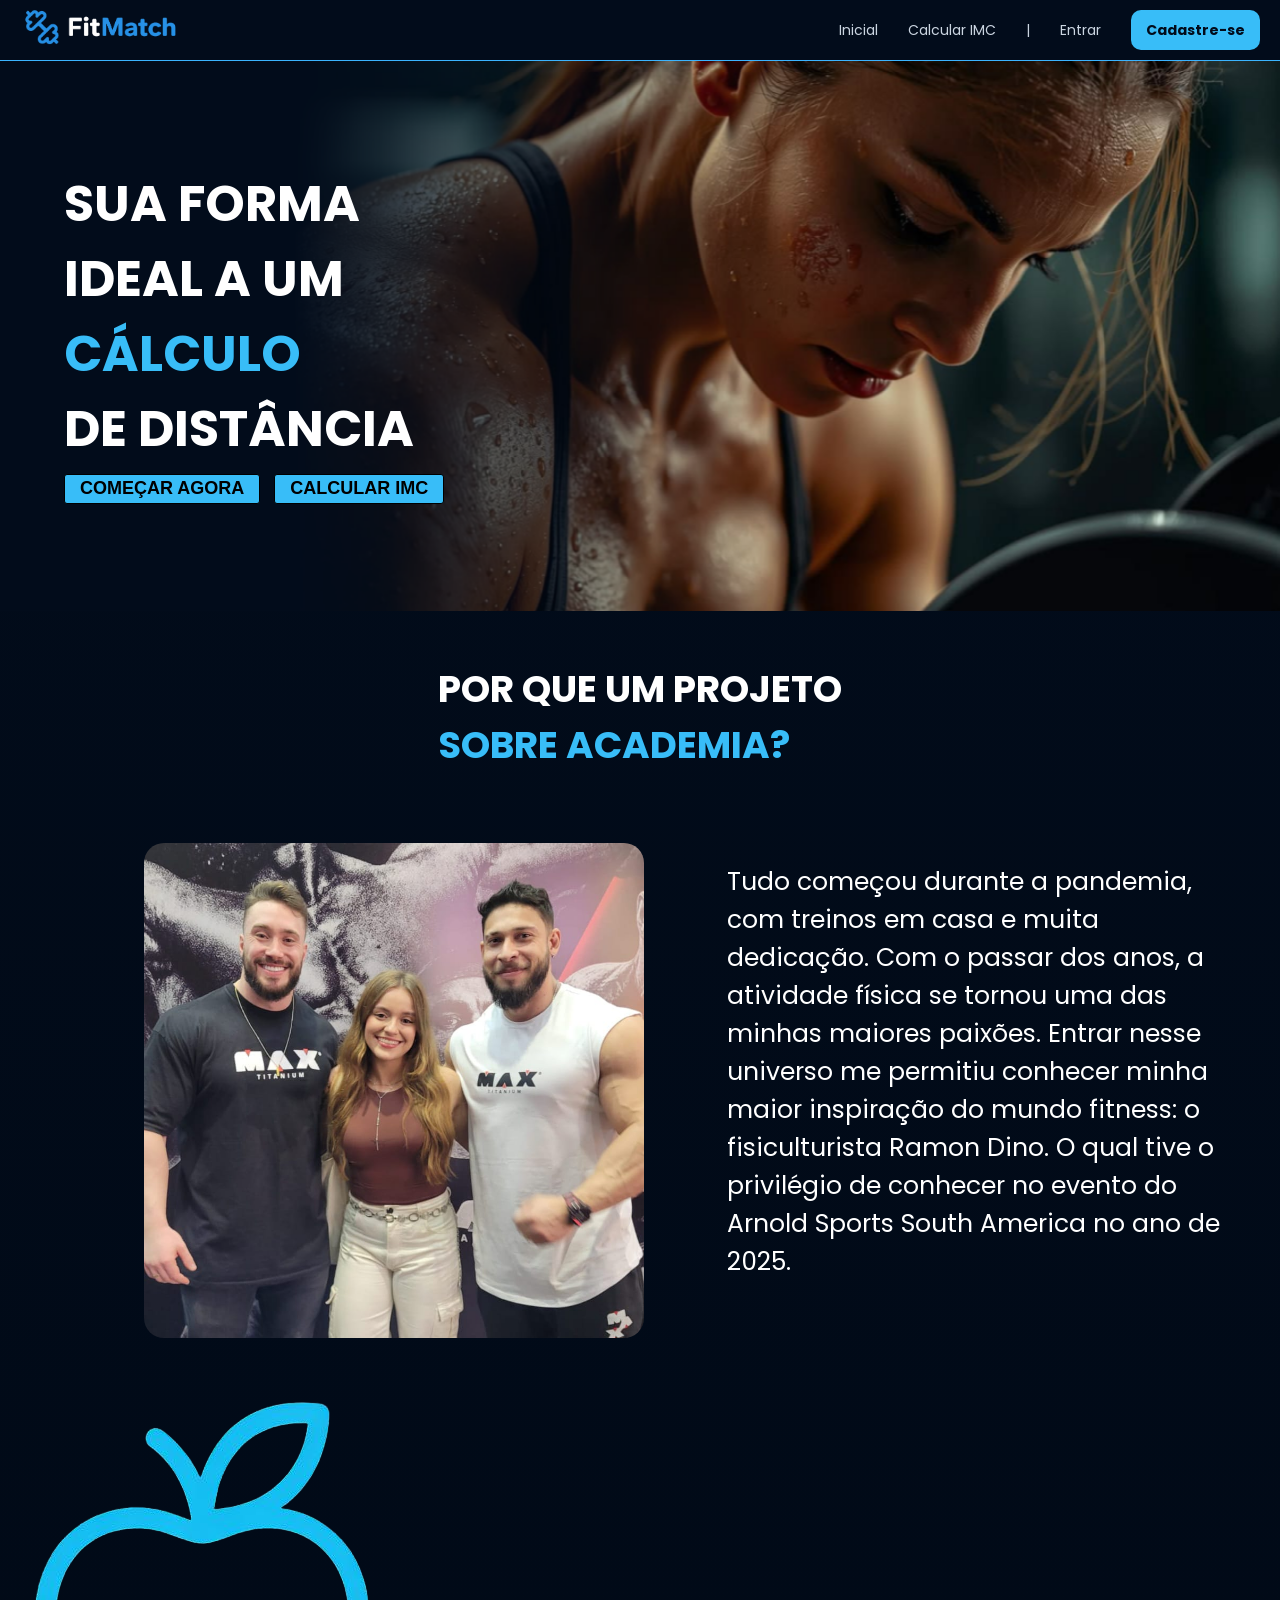
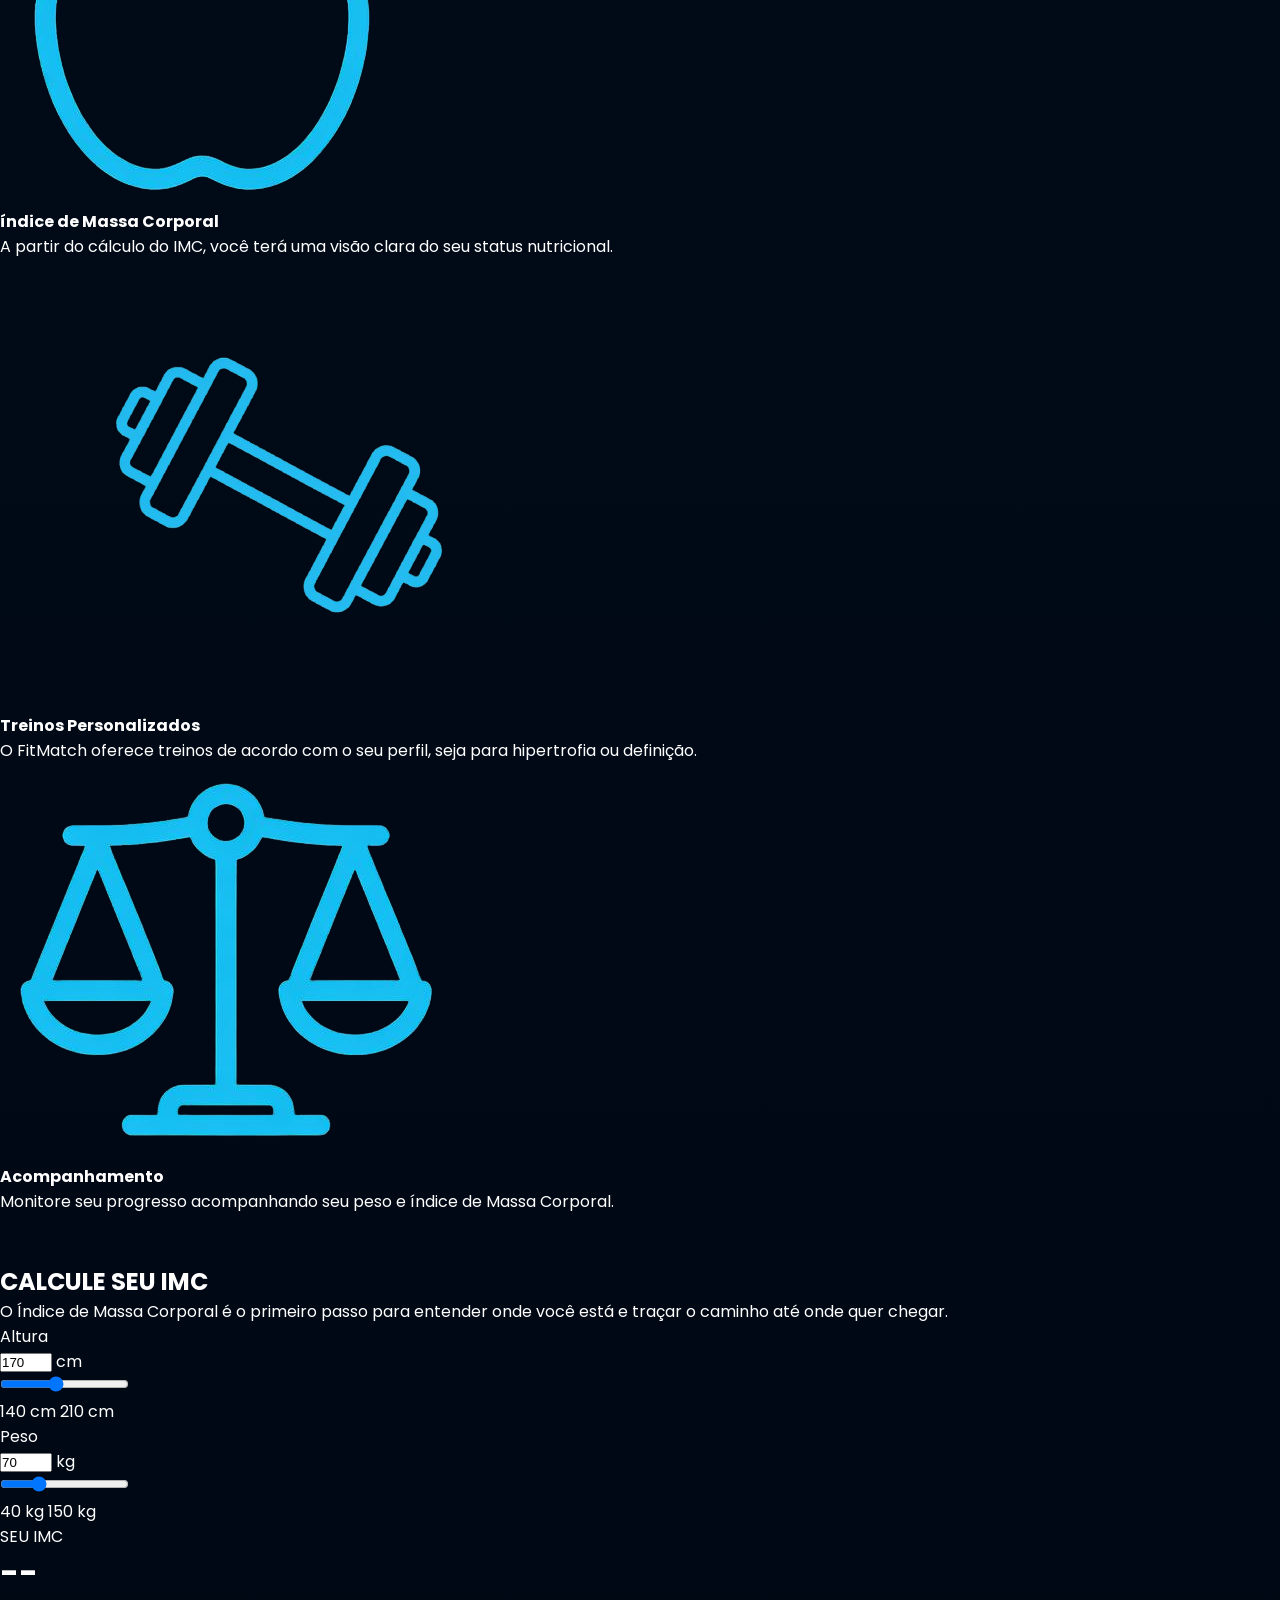
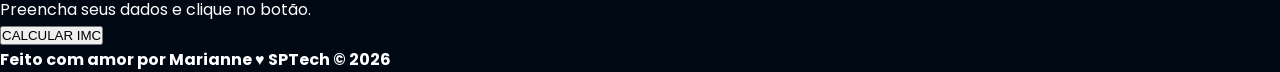
==== commit a1b8fe53: "Add: CSS section2 Home finalizado" ====
--- a/public/index.html
+++ b/public/index.html
@@ -57,30 +57,33 @@
       </div>
 
       <div class="section2">
-        <div class="container">
-          <div class="titulo">
+
+          <div class="section2-titulo">
             <h2>
               POR QUE UM PROJETO <br />
               <span>SOBRE ACADEMIA?</span>
             </h2>
           </div>
+
           <div class="content">
-            <div class="imagem-sectio2">
+            <div class="imagem-section2">
               <img
                 src="assets/imgs/dinoezanca.jpg"
                 alt="Gabriel Zancanelli, Marianne e Ramon Dino"
               />
             </div>
+
             <div class="texto-section2">
               <p>
                 Tudo começou durante a pandemia, com treinos em casa e muita
                 dedicação. Com o passar dos anos, a atividade física se tornou
-                uma das minhas maiores paixões. Entrar nesse universo me trouxe
-                minha maior inspirações do mundo fitness: o fisiculturista Ramon
-                Dino.
-              </p>
-            </div>
-          </div>
+                uma das minhas maiores paixões. Entrar nesse universo me permitiu
+                conhecer minha maior inspiração do mundo fitness: o fisiculturista Ramon
+                Dino. O qual tive o privilégio de conhecer no evento do Arnold Sports South
+                America no ano de 2025.
+              </p>
+            </div>
+
         </div>
       </div>
 
--- a/public/css/home.css
+++ b/public/css/home.css
@@ -112,4 +112,46 @@
     font-weight: 600;
     font-family: 'Poppins', sans-serif;
     cursor: pointer;
+}
+
+.section2{
+    width: 100%;
+    height: 100%;
+    display: flex;
+    flex-direction: column;
+    justify-content: center;
+    align-items: center;
+    gap: 70px;
+}
+
+.section2-titulo{
+    font-size: 25px;
+}
+
+.section2-titulo span{
+    color: #38bdf8;
+}
+
+.content{
+    display: flex;
+    flex-direction: row;
+    justify-content: space-around;
+}
+
+.imagem-section2{
+    margin-left: 8%;
+}
+.imagem-section2 img{
+    width: 500px;
+    border-radius: 20px;
+}
+
+.texto-section2{
+    width: 40%;
+    margin-top: 20px;
+}
+
+.texto-section2 p{
+    text-align: left;
+    font-size: 25px;
 }
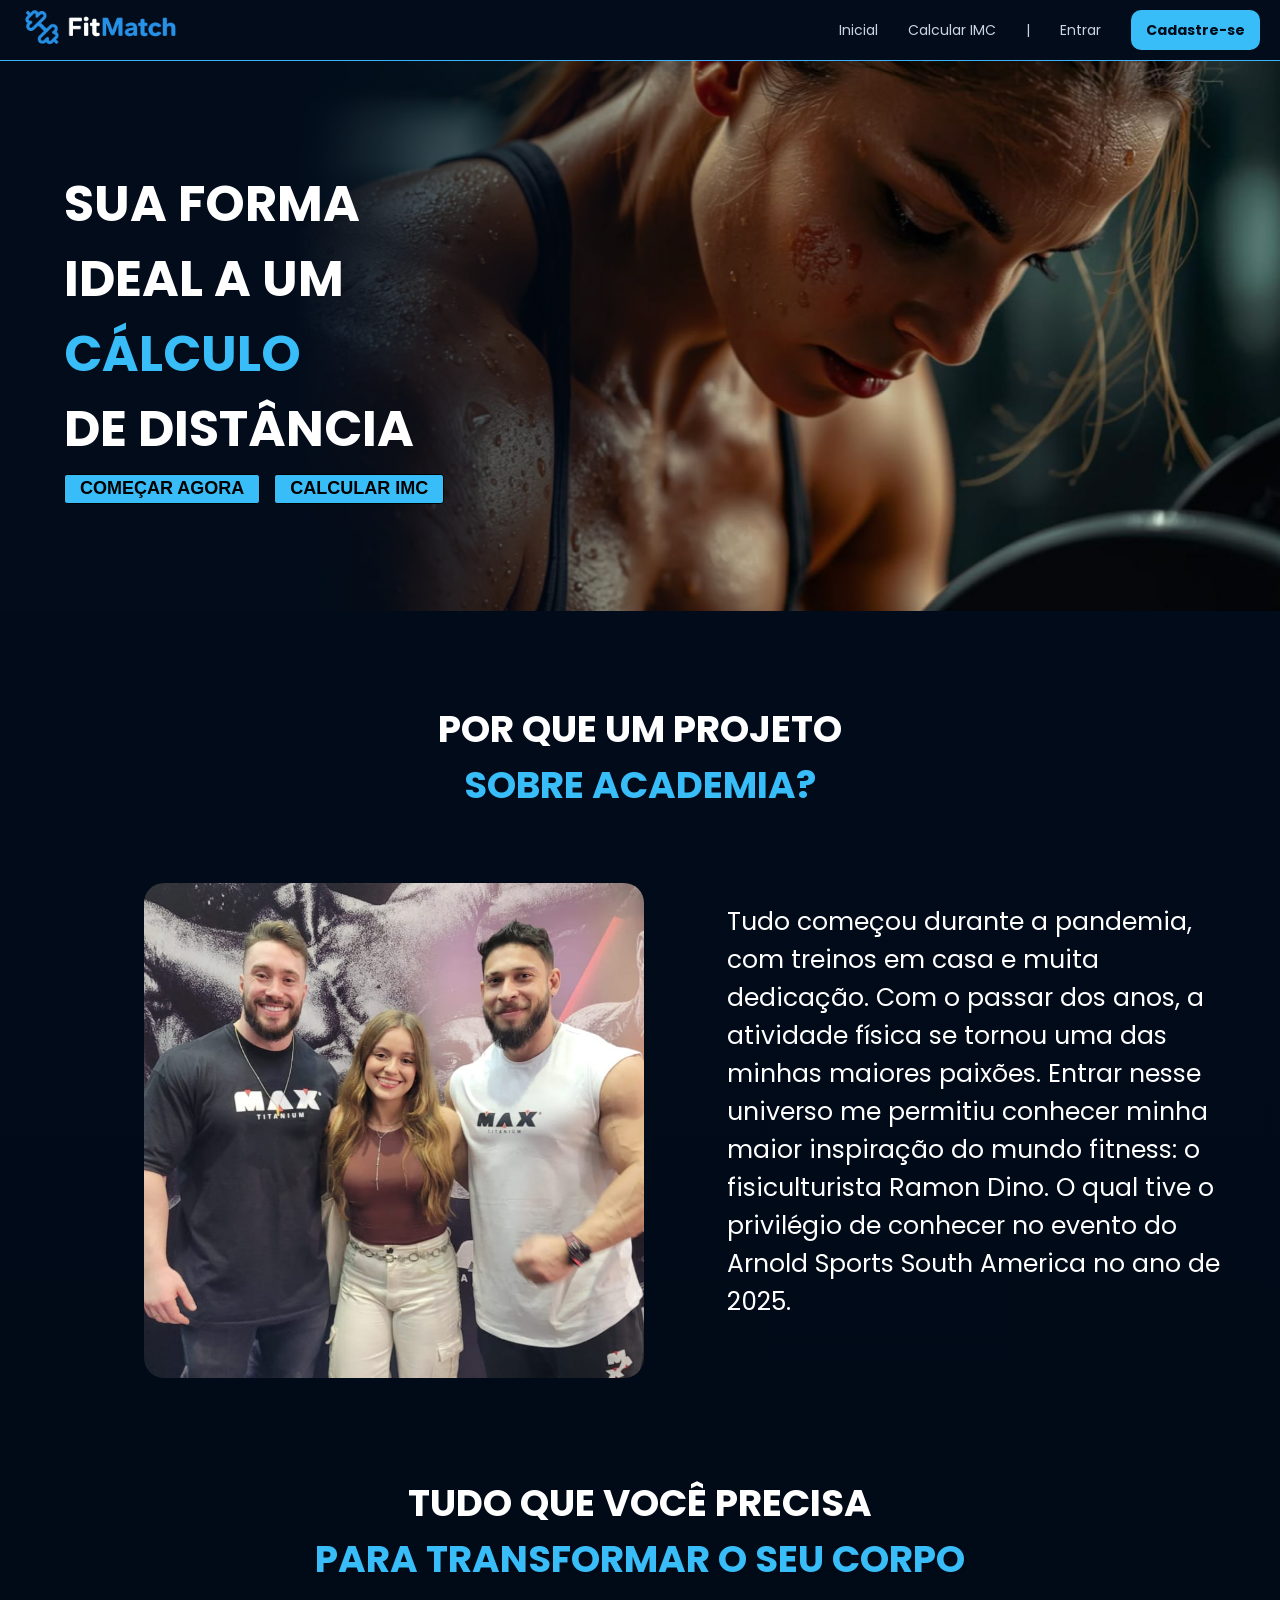
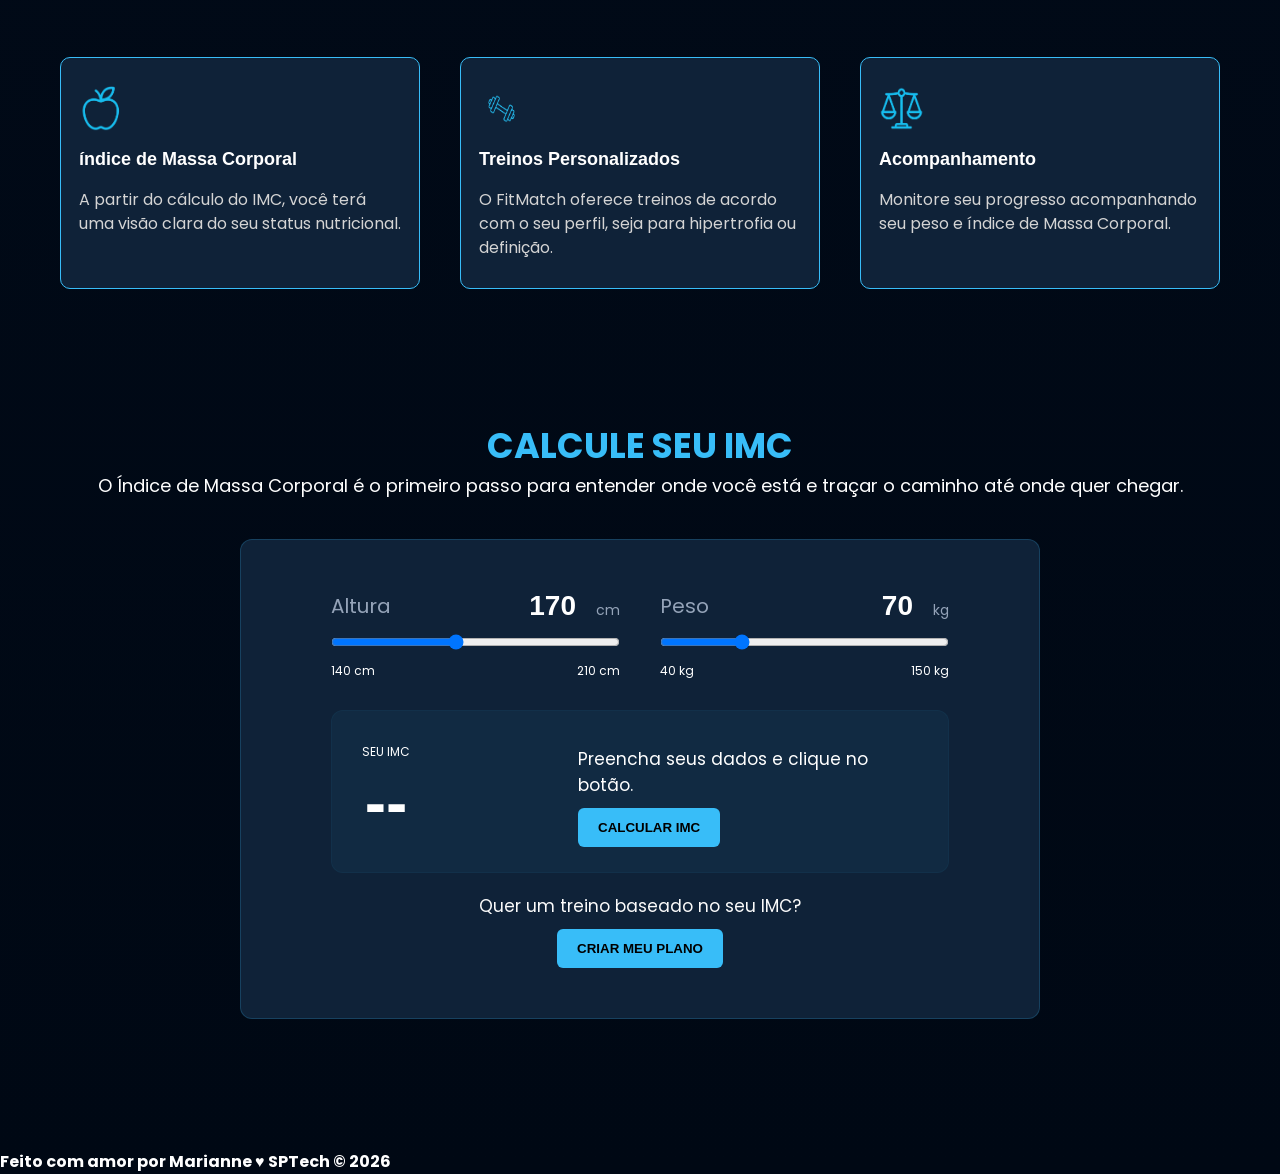
==== commit 9b96fec8: "Add: Css Home 90% finlizado" ====
--- a/public/index.html
+++ b/public/index.html
@@ -58,7 +58,7 @@
 
       <div class="section2">
 
-          <div class="section2-titulo">
+          <div class="titulo">
             <h2>
               POR QUE UM PROJETO <br />
               <span>SOBRE ACADEMIA?</span>
@@ -88,131 +88,129 @@
       </div>
 
       <div class="section3">
-        <div class="container">
+        <div class="titulo">
+          <h2>TUDO QUE VOCÊ PRECISA <br>
+            <span>PARA TRANSFORMAR O SEU CORPO</span>
+          </h2>
+        </div>
           <div class="boxes">
             <div class="box">
-              <img src="assets/imgs/maca.png" />
-              <h4>índice de Massa Corporal</h4>
+              <div class="box-conteudo">
+                <img src="assets/imgs/maca.png" />
+
+                <div class="box-texto">
+                  <h4>índice de Massa Corporal</h4>
               <p>
                 A partir do cálculo do IMC, você terá uma visão clara do seu
                 status nutricional.
               </p>
+                </div>
+              </div>
             </div>
             <div class="box">
-              <img src="assets/imgs/halter-logo.png" />
-              <h4>Treinos Personalizados</h4>
+              <div class="box-conteudo">
+                <img src="assets/imgs/halter-logo.png" />
+
+                <div class="box-texto">
+                  <h4>Treinos Personalizados</h4>
               <p>
                 O FitMatch oferece treinos de acordo com o seu perfil, seja para
                 hipertrofia ou definição.
               </p>
+                </div>
+              </div>
+              
             </div>
             <div class="box">
-              <img src="assets/imgs/balanca.png" />
-              <h4>Acompanhamento</h4>
+              <div class="box-conteudo">
+                <img src="assets/imgs/balanca.png" />
+
+                <div class="box-texto">
+                  <h4>Acompanhamento</h4>
               <p>
                 Monitore seu progresso acompanhando seu peso e índice de Massa
                 Corporal.
               </p>
-            </div>
-          </div>
+                </div>
+              </div>
+            </div>
         </div>
       </div>
 
       <div class="section4" id="imc">
-        <div class="container">
-          <div class="texto-topo">
+    <div class="conteiner-imc">
+        <div class="topo">
             <h2>CALCULE SEU <span>IMC</span></h2>
             <p class="descricao">
-              O Índice de Massa Corporal é o primeiro passo para entender onde
-              você está e traçar o caminho até onde quer chegar.
+                O Índice de Massa Corporal é o primeiro passo para entender onde você está e traçar o caminho até onde quer chegar.
             </p>
-          </div>
-
-          <div class="caixa-imc">
-            <!-- Entrada de dados no cálculo do IMC -->
-            <div class="entradas">
-              <div class="grupo-entrada">
-                <div class="rotulo">
-                  <span>Altura</span>
-                  <div>
-                    <input
-                      type="number"
-                      id="alturaValor"
-                      value="170"
-                      min="140"
-                      max="210"
-                      oninput="atualizarAlturaInput()"
-                    />
-
+        </div>
+
+    <div class="caixa-imc">
+        <div class="entradas">
+        <div class="grupo-entrada">
+            <div class="rotulo">
+                <span>Altura</span>
+                <div>
+                    <input id="alturaValor" type="number" value="170" min="140" max="210"
+                        oninput="atualizarAlturaInput()">
+                    
                     <span>cm</span>
-                  </div>
-                </div>
-
-                <input
-                  type="range"
-                  id="alturaRange"
-                  min="140"
-                  max="210"
-                  value="170"
-                  oninput="atualizarAlturaRange()"
-                />
-
-                <div class="rotulos-range">
-                  <span>140 cm</span>
-                  <span>210 cm</span>
-                </div>
-              </div>
-
-              <div class="grupo-entrada">
-                <div class="rotulo">
-                  <span>Peso</span>
-                  <div>
-                    <input
-                      type="number"
-                      id="pesoValor"
-                      value="70"
-                      min="40"
-                      max="150"
-                      oninput="atualizarPesoInput()"
-                    />
+                </div>
+            </div>
+
+            <input id="alturaRange" type="range" min="140" max="210" value="170"
+            oninput="atualizarAlturaRange()">
+
+            <div class="rotulos-range">
+                <span>140 cm</span>
+                <span>210 cm</span>
+            </div>
+        </div>
+
+        <div class="grupo-entrada">
+            <div class="rotulo">
+                <span>Peso</span>
+                <div>
+                    <input id="pesoValor" type="number" value="70" min="40" max="150"
+                        oninput="atualizarPesoInput()">
                     <span>kg</span>
-                  </div>
-
-                  <input
-                    type="range"
-                    id="pesoRange"
-                    min="40"
-                    max="150"
-                    value="70"
-                    oninput="atualizarPesoRange()"
-                  />
-
-                  <div class="rotulos-range">
-                    <span>40 kg</span>
-                    <span>150 kg</span>
-                  </div>
-                </div>
-              </div>
-            </div>
-
-            <!-- Aqui mostra o resultado do cálculo realizado -->
-            <div class="resultado" id="boxResultado">
-              <div class="imc-valor">
-                <p>SEU IMC</p>
-                <h1 id="imcNumero">--</h1>
-              </div>
-              <div class="imc-info">
-                <h3 id="imcTitulo"></h3>
-                <p id="imcDescricao">Preencha seus dados e clique no botão.</p>
-                <button onclick="calcularIMC()" class="botao-imc">
-                  CALCULAR IMC
-                </button>
-              </div>
-            </div>
-          </div>
-        </div>
-      </div>
-    </div>
+                </div>
+            </div>
+
+            <input id="pesoRange" type="range" min="40" max="150" value="70"
+                oninput="atualizarPesoRange()">
+
+            <div class="rotulos-range">
+                <span>40 kg</span>
+                <span>150 kg</span>
+            </div>
+        </div>
+
+    </div>
+
+    <div class="resultado" id="boxResultado">
+        <div class="imc-valor">
+            <p>SEU IMC</p>
+            <h1 id="imcNumero">--</h1>
+        </div>
+        <div class="imc-info">
+            <h3 id="imcTitulo"></h3>
+            <p id="imcDescricao">Preencha seus dados e clique no botão.</p>
+            <button onclick="calcularIMC()" class="botao-imc"> CALCULAR IMC</button>
+        </div>
+    </div>
+            <div class="chamada-acao">
+                <p>Quer um treino baseado no seu IMC?</p>
+                <a href="cadastro.html">
+                    <button class="botao-imc">CRIAR MEU PLANO</button>
+                </a>
+            </div>
+
+        </div>
+
+    </div>
+  </div>
 
     <div class="footer">
       <div class="container">
--- a/public/css/home.css
+++ b/public/css/home.css
@@ -124,11 +124,13 @@
     gap: 70px;
 }
 
-.section2-titulo{
+.titulo{
+    margin-top: 40px;
     font-size: 25px;
-}
-
-.section2-titulo span{
+    text-align: center;
+}
+
+.titulo span{
     color: #38bdf8;
 }
 
@@ -154,4 +156,218 @@
 .texto-section2 p{
     text-align: left;
     font-size: 25px;
-}+}
+
+.section3{
+    display: flex;
+    flex-direction: column;
+    align-items: center;
+    gap: 70px;
+
+    padding: 0 40px;
+}
+
+.boxes{
+    display: flex;
+    justify-content: center;
+    gap: 40px;
+
+    width: 100%;
+    max-width: 1200px;
+
+    flex-wrap: wrap;
+}
+
+.box{
+    background: #0f2238;
+
+    width: 360px;
+
+    padding: 28px 18px;
+
+    border: 1px solid #38bdf8;
+    border-radius: 10px;
+}
+
+.box-conteudo{
+    display: flex;
+    flex-direction: column;
+    align-items: flex-start;
+
+    gap: 18px;
+}
+
+.box-conteudo img{
+    width: 45px;
+    height: 45px;
+}
+
+.box-texto{
+    display: flex;
+    flex-direction: column;
+    gap: 18px;
+}
+
+.box-texto h4{
+    font-size: 18px;
+    font-weight: 600;
+}
+
+.box-texto p{
+    font-size: 16px;
+    color: #d4d4d4;
+    line-height: 1.5;
+}
+
+.section4 {
+    padding: 80px 60px;
+    color: white;
+    text-align: center;
+}
+
+.topo {
+    display: flex;
+    align-items: center;
+    flex-direction: column;
+}
+
+.topo .subtitulo {
+    font-size: 14px;
+}
+
+.topo h2 {
+    font-size: 35px;
+    color: #38bdf8;
+}
+
+.topo .descricao {
+    font-size: 18px;
+}
+
+.caixa-imc {
+    margin-top: 40px;
+    background-color: #0f2238;
+    border-radius: 12px;
+    padding: 50px 90px;
+    border: 1px solid #38bdf833;
+    max-width: 800px;
+    margin: 40px auto 0;
+}
+
+
+.entradas {
+    display: flex;
+    gap: 40px;
+    margin-bottom: 30px;
+}
+
+.grupo-entrada {
+    flex: 1;
+}
+
+.rotulo {
+    display: flex;
+    justify-content: space-between;
+    align-items: center;
+    margin-bottom: 10px;
+}
+
+.rotulo span {
+    font-size: 20px;
+    color: #94a3b8;
+}
+
+.rotulo div {
+    display: flex;
+    align-items: baseline;
+    gap: 5px;
+}
+
+.rotulo input {
+    font-size: 28px;
+    font-weight: 700;
+    background: transparent;
+    border: none;
+    color: white;
+    width: 70px;
+    text-align: right;
+}
+
+.rotulo div span {
+    font-size: 14px;
+    color: #94a3b8;
+}
+
+input[type="range"] {
+    width: 100%;
+    color: #38bdf8
+}
+
+.botao-imc {
+    background-color: #38bdf8;
+    border: none;
+    padding: 12px 20px;
+    border-radius: 6px;
+    font-weight: bold;
+    cursor: pointer;
+}
+
+.rotulos-range {
+    display: flex;
+    justify-content: space-between;
+    font-size: 12px;
+    color: #ffffff;
+    margin-top: 5px;
+}
+
+.boxResultado {
+    display: none;
+}
+
+.resultado {
+    display: flex;
+    align-items: center;
+    justify-content: space-between;
+    background-color: #38bdf80d;
+    border: 1px solid #36b5ec0d;
+    border-radius: 12px;
+
+    padding: 25px 30px;
+    margin-bottom: 20px;
+
+    position: relative;
+}
+
+.imc-valor p {
+    font-size: 12px;
+    color: #ffffff;
+    margin-bottom: 5px;
+}
+
+.imc-valor h1 {
+    font-size: 64px;
+    font-weight: 800;
+}
+
+.imc-info {
+    text-align: left;
+    max-width: 300px;
+    margin-right: 40px;
+}
+
+.imc-info h3 {
+    font-size: 20px;
+    margin-bottom: 10px;
+}
+
+.imc-info p {
+    color: #ffffff;
+    font-size: 17px;
+    margin-bottom: 10px;
+}
+
+.chamada-acao p {
+    color: #fbfbfb;
+    font-size: 17px;
+    margin-bottom: 10px;
+}
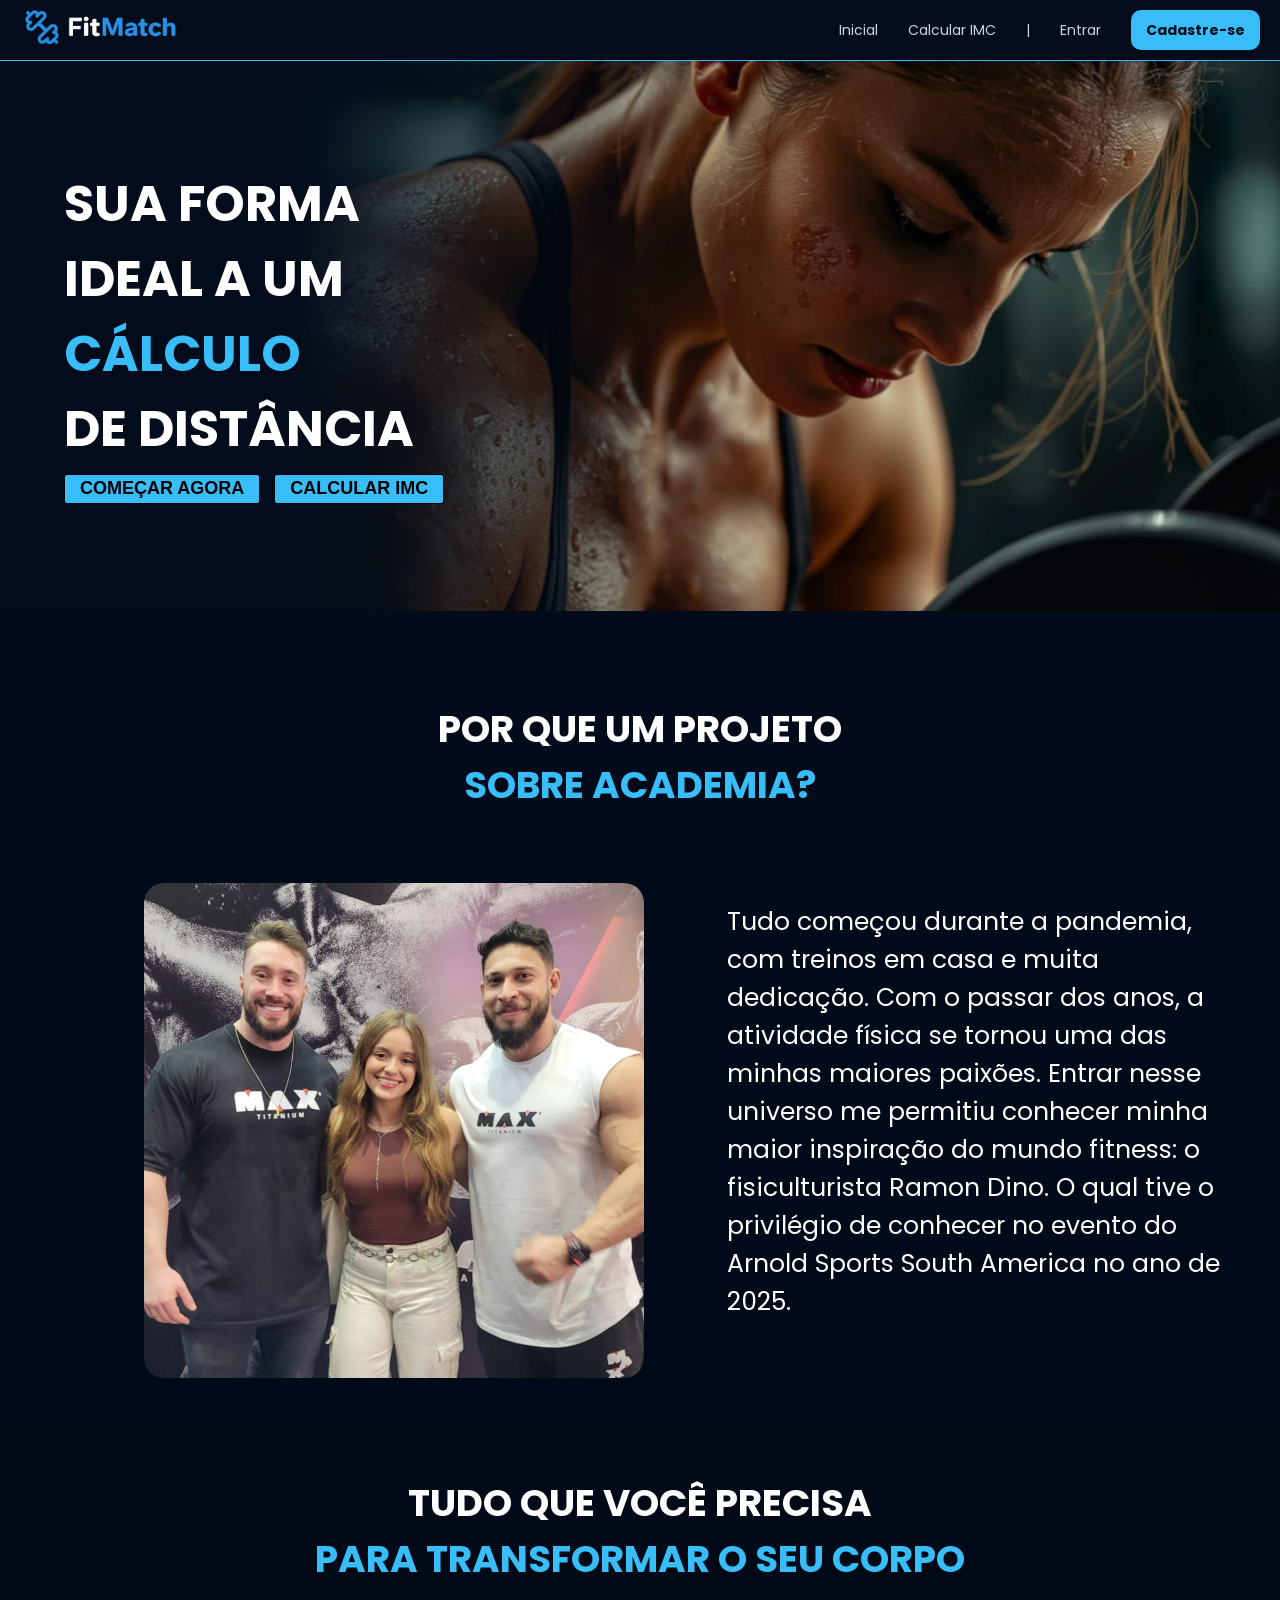
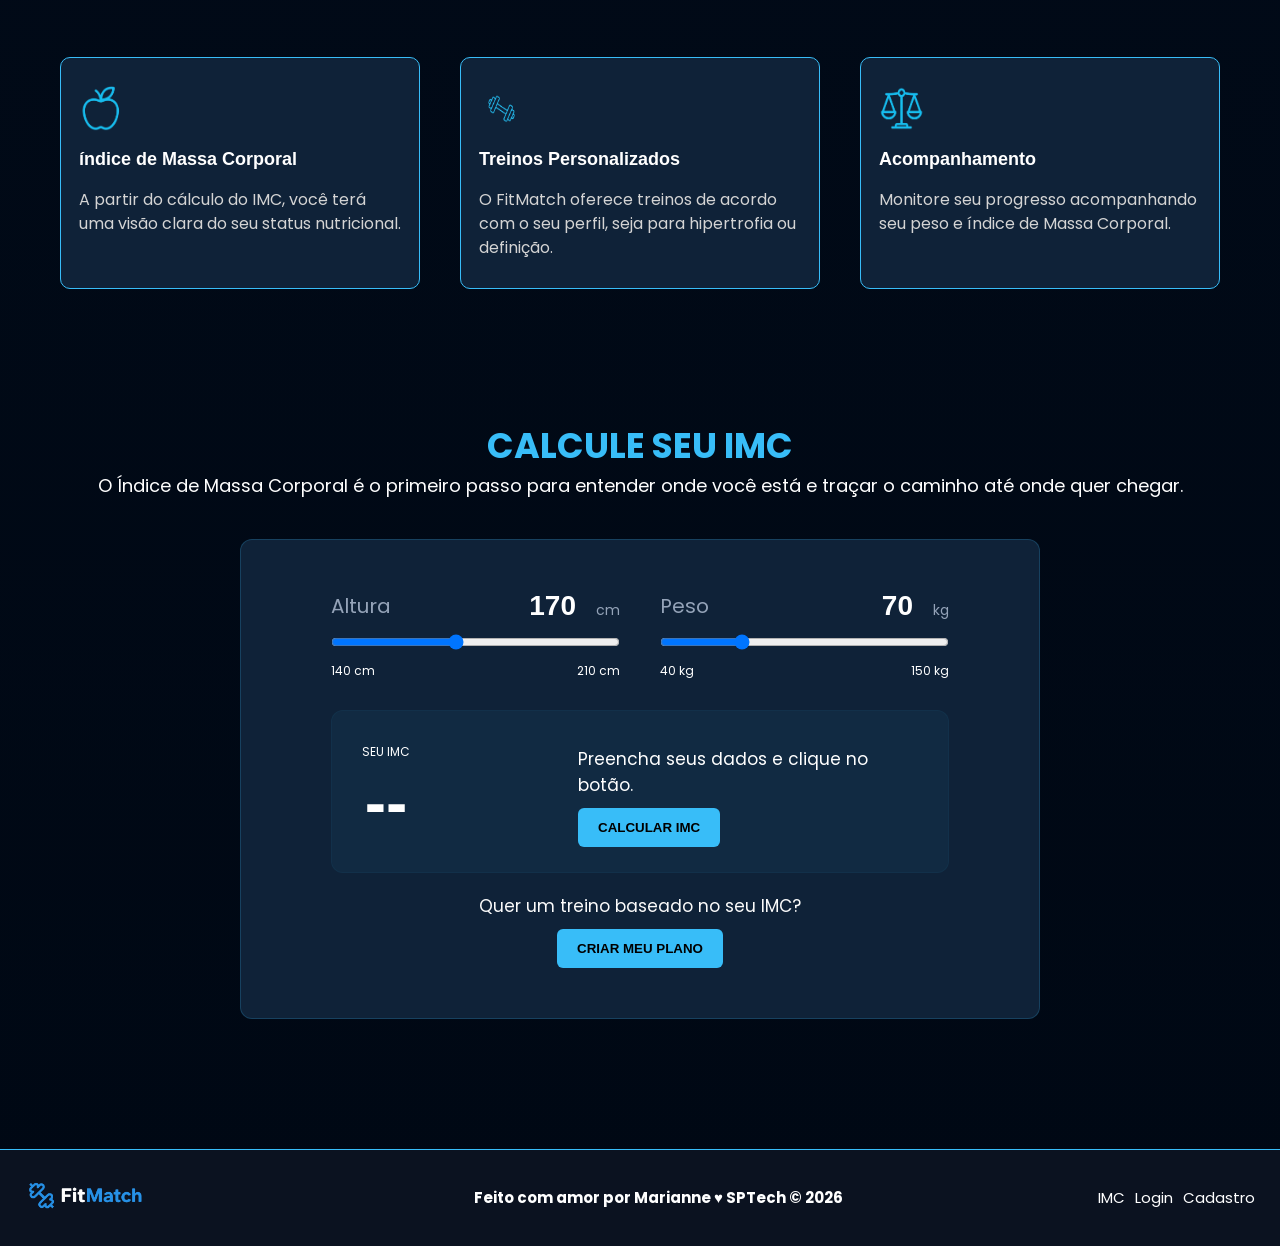
==== commit 7895feb4: "Add: Front-end finalizado" ====
--- a/public/index.html
+++ b/public/index.html
@@ -212,11 +212,21 @@
     </div>
   </div>
 
-    <div class="footer">
-      <div class="container">
-        <h4>Feito com amor por Marianne &hearts; SPTech &copy; 2026</h4>
-      </div>
-    </div>
+    <footer> 
+      <div class="conteudo-footer">
+        <div class="logo-footer"> 
+            <img src="assets/imgs/fitmatch.png" alt="logo FitMatch"> 
+        </div>
+        <div class="texto-footer"> 
+            <h4>Feito com amor por Marianne &hearts; SPTech &copy; 2026</h4>
+        </div> 
+        <div class="links-footer"> 
+            <a href="#imc">IMC</a> 
+            <a href="login.html">Login</a> 
+            <a href="cadastro.html">Cadastro</a> 
+        </div> 
+      </div>
+    </footer> 
   </body>
 </html>
 <script>
--- a/public/css/home.css
+++ b/public/css/home.css
@@ -371,3 +371,45 @@
     font-size: 17px;
     margin-bottom: 10px;
 }
+
+footer {
+    background-color: #0b1220; 
+    border-top: 1px solid #38bdf8; 
+    font-size: 15px; 
+    padding: 25px;
+}
+
+.conteudo-footer{
+    display: flex;
+    flex-direction: row;
+    align-items: center;
+    justify-content: space-between;
+}
+
+.logo-footer img { 
+    width: 120px; 
+    
+} 
+
+.texto-footer { 
+    display: flex; 
+    flex-direction: row; 
+    align-items: center; 
+    justify-content: center; 
+    color: #ffff; 
+    margin-left: 16%; 
+} 
+
+.links-footer { 
+    display: flex; 
+    flex-direction: row; 
+    align-items: center; 
+    justify-content: right; 
+    gap: 10px;
+    margin-left: 10%;
+}
+
+.links-footer a { 
+    text-decoration: none; 
+    color: #ffffff; 
+} 
